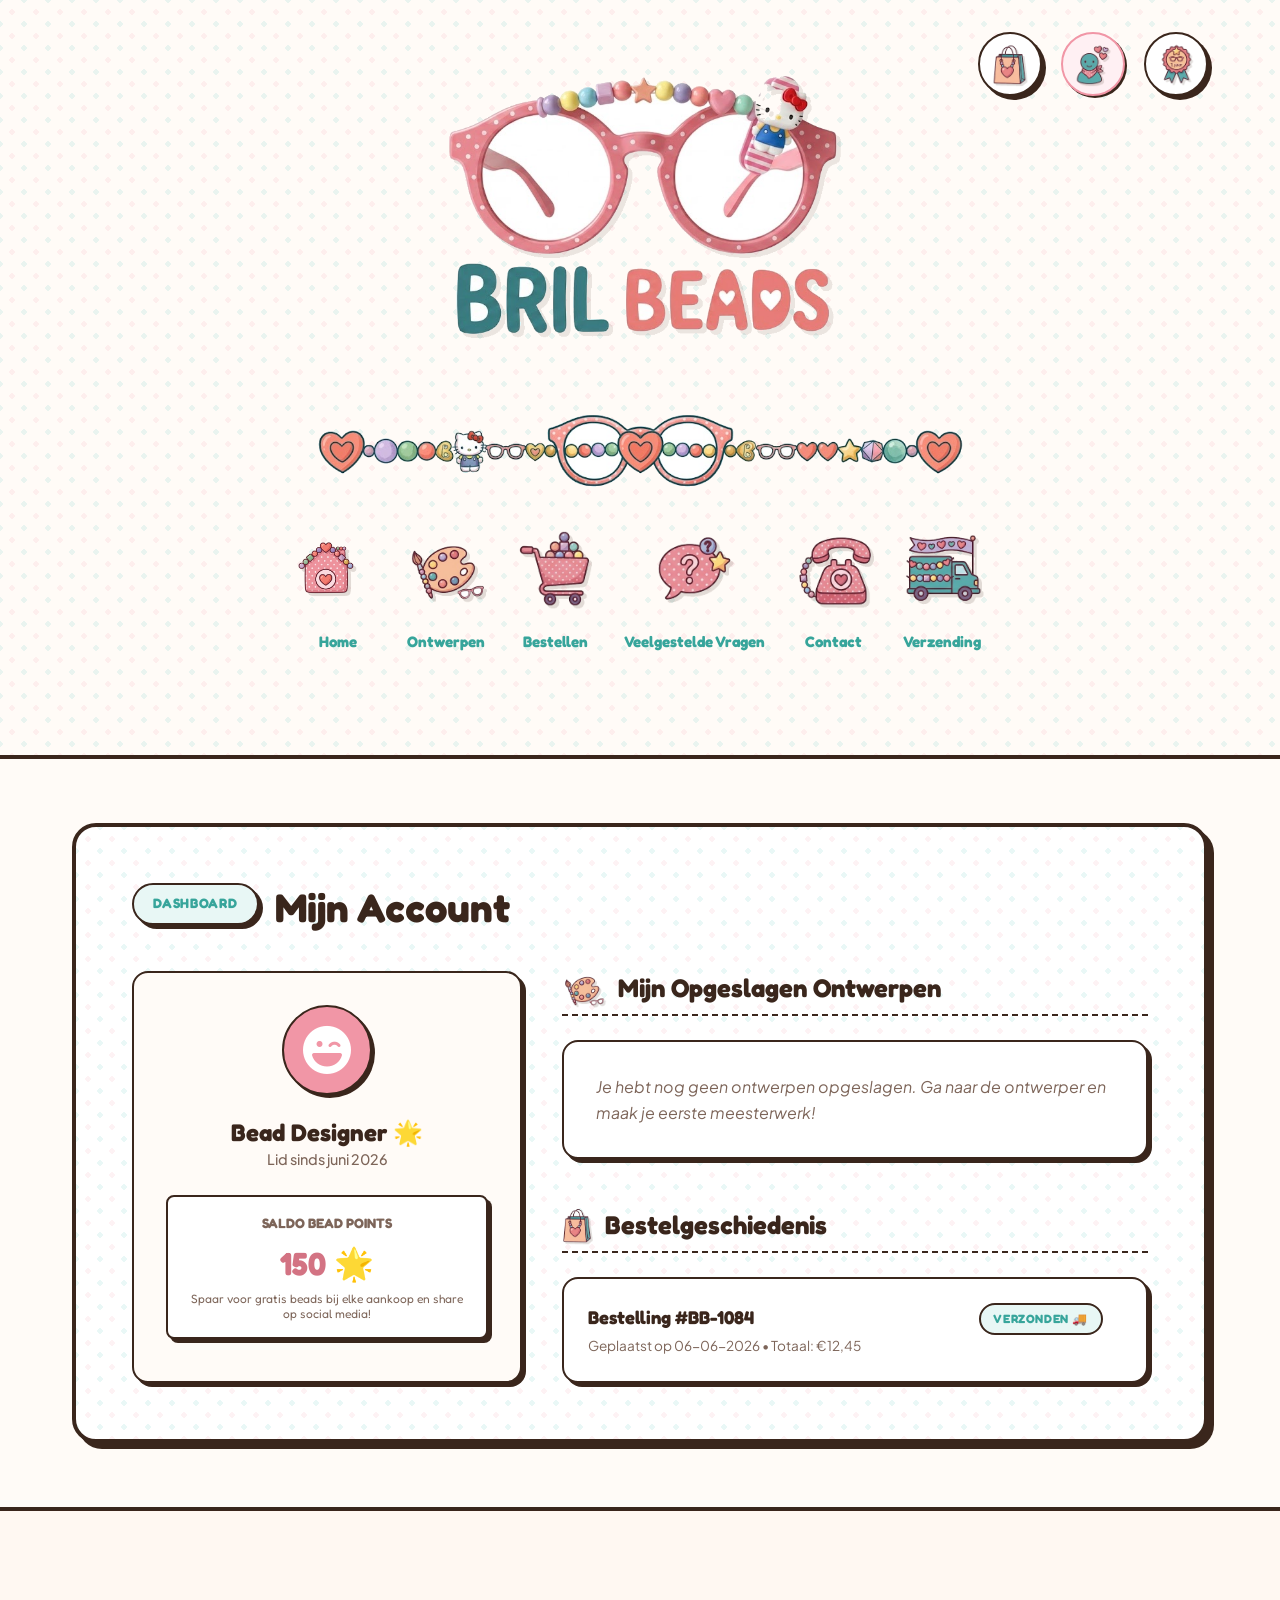
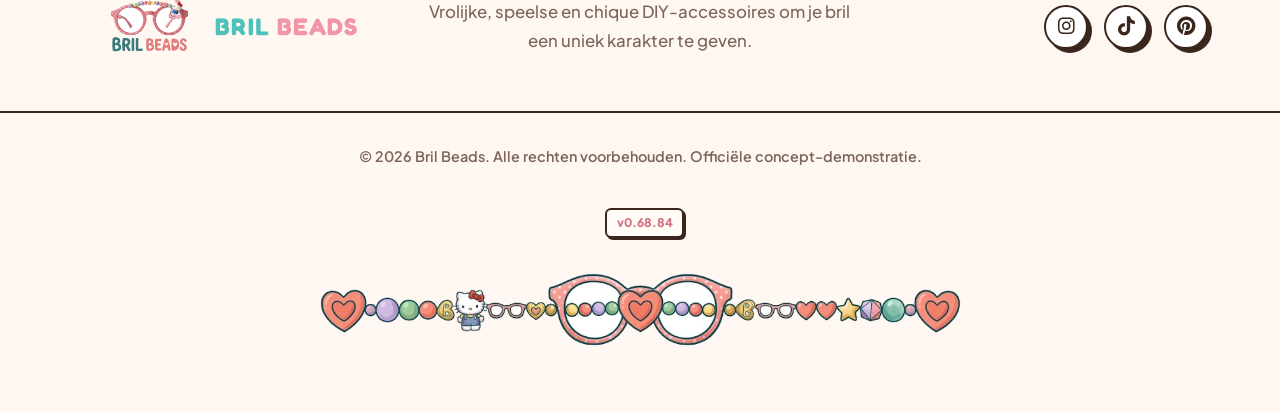
==== account.html @ bdccfb0b "Sync account.html" ====
<!DOCTYPE html>
<html lang="nl">
<head>
    <meta charset="UTF-8">
    <meta name="viewport" content="width=device-width, initial-scale=1.0">
    <meta name="color-scheme" content="only light">
    <title>Mijn Account | Bril Beads</title>
    <meta name="description" content="Jouw Bril Beads account. Bekijk je bestellingen, gespaarde loyalty points en laad je opgeslagen ontwerpen direct in de customizer.">
    <!-- Google Fonts -->
    <link rel="preconnect" href="https://fonts.googleapis.com">
    <link rel="preconnect" href="https://fonts.gstatic.com" crossorigin>
    <link href="https://fonts.googleapis.com/css2?family=Fredoka:wght@400;600;800&family=Outfit:wght@400;600;800&family=Plus+Jakarta+Sans:wght@300;400;500;600;700&display=swap" rel="stylesheet">
    <!-- FontAwesome for icons -->
    <link rel="stylesheet" href="https://cdnjs.cloudflare.com/ajax/libs/font-awesome/6.4.0/css/all.min.css">
    <!-- Custom CSS -->
    <link rel="stylesheet" href="index.css">
    <style>
        .account-layout {
            display: grid;
            grid-template-columns: 0.8fr 1.2fr;
            gap: 2.5rem;
        }
        .profile-card {
            background: var(--bg-cream);
            border: var(--thin-border);
            border-radius: var(--radius-md);
            padding: 2rem;
            text-align: center;
            box-shadow: var(--comic-shadow-sm);
        }
        .avatar-circle {
            width: 90px;
            height: 90px;
            border-radius: 50%;
            background: var(--pink);
            border: var(--thin-border);
            margin: 0 auto 1.5rem auto;
            display: flex;
            align-items: center;
            justify-content: center;
            font-size: 3rem;
            color: #ffffff;
            box-shadow: 3px 3px 0 var(--border-dark);
        }
        .points-box {
            background: #ffffff;
            border: var(--thin-border);
            border-radius: var(--radius-sm);
            padding: 1rem;
            margin-top: 1.5rem;
            font-family: var(--font-heading);
            font-weight: 800;
            box-shadow: var(--comic-shadow-sm);
        }
        .designs-list, .orders-list {
            display: flex;
            flex-direction: column;
            gap: 1.2rem;
            margin-top: 1.5rem;
        }
        .saved-design-card, .order-item-card {
            background: #ffffff;
            border: var(--thin-border);
            border-radius: var(--radius-md);
            padding: 1.5rem;
            box-shadow: var(--comic-shadow-sm);
            display: flex;
            justify-content: space-between;
            align-items: center;
            transition: var(--transition);
        }
        .saved-design-card:hover {
            transform: translate(-3px, -3px);
            box-shadow: var(--comic-shadow);
        }
        .design-meta {
            display: flex;
            flex-direction: column;
            gap: 0.2rem;
        }
        .design-title {
            font-family: var(--font-heading);
            font-weight: 800;
            font-size: 1.15rem;
            color: var(--text-dark);
        }
        .design-desc {
            font-size: 0.85rem;
            color: var(--text-muted);
        }
        .btn-group {
            display: flex;
            gap: 0.8rem;
        }
        @media (max-width: 900px) {
            .account-layout {
                grid-template-columns: 1fr;
            }
        }
    </style>
</head>
<body>
    <!-- Header -->
    <header class="app-header">
        <!-- Top-Right Utilities (Winkelwagen & Account) -->
        <div class="header-utilities">
            <a href="winkelwagen.html" class="utility-nav-item" title="Bekijk je winkelwagen">
                <div class="utility-icon-wrapper">
                    <img src="assets/icon_winkelwagen.png" alt="Winkelwagen" class="utility-icon-img">
                </div>
            </a>
            <a href="account.html" class="utility-nav-item active" title="Mijn Account">
                <div class="utility-icon-wrapper">
                    <img src="assets/icon_account.png" alt="Account" class="utility-icon-img">
                </div>
            </a>
                        <a href="garantie.html" class="utility-nav-item" title="1 jaar 100% tevredenheidsgarantie">
                <div class="utility-icon-wrapper">
                    <img src="assets/icon_garantie.png" alt="Garantie" class="utility-icon-img">
                </div>
            </a>
        </div>

        <div class="container header-container">
            <a href="index.html" class="brand-logo" id="header-logo-link">
                <img src="assets/logo.png?v=2" alt="Bril Beads Logo" class="logo-img">
            </a>
            
            <nav class="playful-nav" id="main-navigation">
                <div class="playful-nav-container">
                    <a href="index.html" class="playful-nav-item" title="Terug naar Home">
                        <div class="nav-icon-img-wrapper">
                            <img src="assets/icon_home.png" alt="Home" class="nav-icon-img">
                        </div>
                        <span class="nav-label">Home</span>
                    </a>
                    
                    <a href="ontwerpen.html" class="playful-nav-item" title="Ontwerp je eigen bril!">
                        <div class="nav-icon-img-wrapper">
                            <img src="assets/icon_ontwerpen.png" alt="Ontwerpen" class="nav-icon-img">
                        </div>
                        <span class="nav-label">Ontwerpen</span>
                    </a>

                    <a href="producten.html" class="playful-nav-item" title="Bekijk alle producten">
                        <div class="nav-icon-img-wrapper">
                            <img src="assets/icon_bestellen.png" alt="Bestellen" class="nav-icon-img">
                        </div>
                        <span class="nav-label">Bestellen</span>
                    </a>
                    
                    <a href="faq.html" class="playful-nav-item" title="Veelgestelde Vragen">
                        <div class="nav-icon-img-wrapper">
                            <img src="assets/icon_faq.png" alt="Veelgestelde Vragen" class="nav-icon-img">
                        </div>
                        <span class="nav-label">Veelgestelde Vragen</span>
                    </a>
                    
                    <a href="contact.html" class="playful-nav-item" title="Neem contact met ons op">
                        <div class="nav-icon-img-wrapper">
                            <img src="assets/icon_contact.png" alt="Contact" class="nav-icon-img">
                        </div>
                        <span class="nav-label">Contact</span>
                    </a>
                    
                    <a href="verzending.html" class="playful-nav-item" title="Gratis verzending vanaf &euro;20">
                        <div class="nav-icon-img-wrapper">
                            <img src="assets/icon_verzending.png" alt="Verzending" class="nav-icon-img">
                        </div>
                        <span class="nav-label">Verzending</span>
                    </a>
                    

                </div>
            </nav>
        </div>
    </header>

    <main style="padding: 4rem 0;">
        <div class="container">
            <div class="glass" style="padding: 3.5rem;">
                <div class="page-title-group" style="margin-bottom: 2.5rem;">
                    <span class="badge badge-accent">Dashboard</span>
                    <h1 class="section-title text-left" style="font-size: 2.5rem;">Mijn Account</h1>
                </div>
                
                <div class="account-layout">
                    <!-- Profile Card -->
                    <div class="profile-card">
                        <div class="avatar-circle"><i class="fa-solid fa-face-laugh-wink"></i></div>
                        <h2 style="font-family: var(--font-heading); font-size: 1.5rem;">Bead Designer 🌟</h2>
                        <p style="font-size: 0.9rem; color: var(--text-muted);">Lid sinds juni 2026</p>
                        
                        <div class="points-box">
                            <span style="font-size: 0.85rem; color: var(--text-muted); display: block; margin-bottom: 0.2rem;">SALDO BEAD POINTS</span>
                            <span style="font-size: 2rem; color: var(--pink-dark); display: block; margin-bottom: 0.2rem;">150 🌟</span>
                            <span style="font-size: 0.75rem; color: var(--text-muted); font-weight: normal; line-height: 1.2; display: block;">Spaar voor gratis beads bij elke aankoop en share op social media!</span>
                        </div>
                    </div>

                    <!-- Main Dashboard Area -->
                    <div>
                        <!-- Saved Designs -->
                        <div>
                            <h2 style="display: flex; align-items: center; gap: 0.8rem; font-family: var(--font-heading); font-size: 1.6rem; border-bottom: 2px dashed var(--border-dark); padding-bottom: 0.5rem; margin-bottom: 1rem;">
                                <img src="assets/icon_ontwerpen.png" alt="Mijn Ontwerpen" style="height: 2.2rem; width: auto; filter: drop-shadow(2px 2px 0px rgba(58, 38, 28, 0.15));"> Mijn Opgeslagen Ontwerpen
                            </h2>
                            
                            <div class="designs-list" id="saved-designs-container">
                                <!-- Loaded dynamically via JS -->
                                <div class="saved-design-card" style="justify-content: center; font-style: italic; color: var(--text-muted);">
                                    Geen opgeslagen ontwerpen gevonden.
                                </div>
                            </div>
                        </div>

                        <!-- Mock Orders -->
                        <div style="margin-top: 3rem;">
                            <h2 style="display: flex; align-items: center; gap: 0.8rem; font-family: var(--font-heading); font-size: 1.6rem; border-bottom: 2px dashed var(--border-dark); padding-bottom: 0.5rem; margin-bottom: 1rem;">
                                <img src="assets/icon_winkelwagen.png" alt="Bestelgeschiedenis" style="height: 2.2rem; width: auto; filter: drop-shadow(2px 2px 0px rgba(58, 38, 28, 0.15));"> Bestelgeschiedenis
                            </h2>
                            
                            <div class="orders-list">
                                <div class="order-item-card">
                                    <div class="design-meta">
                                        <span class="design-title">Bestelling #BB-1084</span>
                                        <span class="design-desc">Geplaatst op 06-06-2026 &bull; Totaal: &euro;12,45</span>
                                    </div>
                                    <span class="badge badge-accent" style="margin-bottom: 0; box-shadow: none; font-size: 0.75rem; padding: 0.3rem 0.8rem;">Verzonden 🚚</span>
                                </div>
                            </div>
                        </div>
                    </div>
                </div>
            </div>
        </div>
    </main>

    <!-- Footer -->
    <footer class="app-footer">
        <div class="container footer-container">
            <div class="footer-logo-col">
                <a href="index.html" class="brand-logo">
                    <img src="assets/logo.png?v=2" alt="Bril Beads Logo" class="logo-img">
                    <span class="brand-text"><span class="bril-text">BRIL</span> <span class="accent-text">BEADS</span></span>
                </a>
            </div>
            <div class="footer-text-col">
                <p class="footer-desc">
                    Vrolijke, speelse en chique DIY-accessoires om je bril een uniek karakter te geven.
                </p>
            </div>
            <div class="footer-social-col">
                <div class="social-links">
                    <a href="#" class="social-link"><i class="fa-brands fa-instagram"></i></a>
                    <a href="#" class="social-link"><i class="fa-brands fa-tiktok"></i></a>
                    <a href="#" class="social-link"><i class="fa-brands fa-pinterest"></i></a>
                </div>
            </div>
        </div>
        <div class="footer-bottom text-center">
            <p>&copy; 2026 Bril Beads. Alle rechten voorbehouden. Offici&euml;le concept-demonstratie.</p>
            <p class="footer-version-wrapper"><span class="version-label" id="site-version">v0.68.84</span></p>
        </div>
    </footer>
    
    <script src="app.js?v=v0.68.84"></script>
    <script>
        // Load saved designs from localStorage on page load
        document.addEventListener('DOMContentLoaded', () => {
            renderSavedDesigns();
        });

        function renderSavedDesigns() {
            const container = document.getElementById('saved-designs-container');
            const saved = JSON.parse(localStorage.getItem('bril_beads_saved_designs') || '[]');
            
            if (saved.length === 0) {
                container.innerHTML = `
                    <div class="saved-design-card" style="justify-content: center; font-style: italic; color: var(--text-muted); padding: 2rem;">
                        Je hebt nog geen ontwerpen opgeslagen. Ga naar de ontwerper en maak je eerste meesterwerk!
                    </div>
                `;
                return;
            }

            container.innerHTML = '';
            saved.forEach(design => {
                const count = design.state.placedBeads.length;
                const system = design.state.attachmentMethod === 'slide' ? 'Siliconen Ring' : 'Klik Clip';
                const colorName = design.state.frameColor;
                
                const card = document.createElement('div');
                card.className = 'saved-design-card';
                card.innerHTML = `
                    <div class="design-meta">
                        <span class="design-title">Mijn Ontwerp (${design.date})</span>
                        <span class="design-desc">${count} Beads &bull; Bevestiging: ${system} &bull; Frame: ${colorName}</span>
                    </div>
                    <div class="btn-group">
                        <button type="button" class="btn btn-secondary btn-sm" onclick="loadDesignIntoCustomizer('${design.id}')">Laden <i class="fa-solid fa-wand-magic-sparkles"></i></button>
                        <button type="button" class="btn btn-sm btn-bounce" style="background:#fecaca; color:#ef4444; border-color:var(--border-dark);" onclick="deleteSavedDesign('${design.id}')" title="Verwijderen"><i class="fa-solid fa-trash-can"></i></button>
                    </div>
                `;
                container.appendChild(card);
            });
        }

        function loadDesignIntoCustomizer(designId) {
            const saved = JSON.parse(localStorage.getItem('bril_beads_saved_designs') || '[]');
            const design = saved.find(d => d.id === designId);
            if (!design) return;

            // Save the state to active state in localStorage
            localStorage.setItem('bril_beads_customizer_state', JSON.stringify(design.state));
            playSound('save');
            
            alert('🎉 Ontwerp ingeladen! Je wordt nu doorgestuurd naar de ontwerper.');
            window.location.href = 'ontwerpen.html';
        }

        function deleteSavedDesign(designId) {
            let saved = JSON.parse(localStorage.getItem('bril_beads_saved_designs') || '[]');
            saved = saved.filter(d => d.id !== designId);
            localStorage.setItem('bril_beads_saved_designs', JSON.stringify(saved));
            playSound('delete');
            renderSavedDesigns();
        }
    </script>
</body>
</html>
---- index.css ----
/* ==========================================================================
   BRIL BEADS - PLAYFUL CARTOON STYLESHEET
   ========================================================================== */

/* Design Tokens & Playful Variables */
:root, *, *::before, *::after {
    color-scheme: only light !important;
}

:root {
    /* Main Playful Palette (Matches Logo Style) */
    --pink: #f196a6;
    --pink-dark: #d37383;
    --teal: #4ec2b8;
    --teal-dark: #37a59b;
    --purple: #9d8df2;
    --gold: #ffd000;
    
    /* Backgrounds & Outlines */
    --bg-cream: #fffbf7;
    --bg-pastel-pink: #fff0f3;
    --bg-card: #ffffff;
    --border-dark: #3a261c;      /* Soft Espresso Brown Outline */
    --text-dark: #3a261c;        /* Main dark text */
    --text-muted: #7d6559;       /* Subtext */
    
    /* Comic shadows and outlines */
    --thick-border: 4px solid var(--border-dark);
    --thin-border: 2px solid var(--border-dark);
    --comic-shadow: 6px 6px 0px var(--border-dark);
    --comic-shadow-sm: 4px 4px 0px var(--border-dark);
    --comic-shadow-hover: 10px 10px 0px var(--border-dark);
    --comic-shadow-active: 2px 2px 0px var(--border-dark);
    
    /* Layout & Fonts */
    --font-heading: 'Fredoka', sans-serif;
    --font-body: 'Plus Jakarta Sans', sans-serif;
    --radius-sm: 8px;
    --radius-md: 16px;
    --radius-lg: 24px;
    --radius-round: 50px;
    --transition: all 0.2s cubic-bezier(0.175, 0.885, 0.32, 1.275);
}

/* Reset & Base Styles */
* {
    box-sizing: border-box;
    margin: 0;
    padding: 0;
}

html {
    scroll-behavior: smooth;
    font-size: 16px;
}

body {
    background-color: var(--bg-cream);
    color: var(--text-dark);
    font-family: var(--font-body);
    line-height: 1.6;
    overflow-x: hidden;
    -webkit-font-smoothing: antialiased;
}

/* Polka-dot Background Pattern */
.polka-dot-bg {
    position: absolute;
    top: 0;
    left: 0;
    right: 0;
    bottom: 0;
    background-image: radial-gradient(var(--pink) 15%, transparent 16%),
                      radial-gradient(var(--teal) 15%, transparent 16%);
    background-size: 32px 32px;
    background-position: 0 0, 16px 16px;
    opacity: 0.12;
    pointer-events: none;
    z-index: 0;
}

/* Container */
.container {
    width: 100%;
    max-width: 1200px;
    margin: 0 auto;
    padding: 0 2rem;
    position: relative;
    z-index: 1;
}

/* Typography */
h1, h2, h3, h4 {
    font-family: var(--font-heading);
    font-weight: 800;
    line-height: 1.2;
    color: var(--text-dark);
}

p {
    font-weight: 500;
    color: var(--text-muted);
}

.text-gradient {
    color: var(--pink);
    position: relative;
    display: inline-block;
}

.text-gradient::after {
    content: '';
    position: absolute;
    left: 0;
    bottom: 4px;
    width: 100%;
    height: 8px;
    background: var(--teal);
    z-index: -1;
    opacity: 0.3;
    border-radius: 4px;
}

.text-center { text-align: center; }
.text-left { text-align: left; }
.text-right { text-align: right; }

/* Playful Badge */
.badge {
    display: inline-block;
    align-self: flex-start;
    vertical-align: middle;
    padding: 0.5rem 1.2rem;
    font-family: var(--font-heading);
    font-weight: 800;
    font-size: 0.85rem;
    text-transform: uppercase;
    letter-spacing: 0.05em;
    border-radius: var(--radius-round);
    background: var(--bg-pastel-pink);
    color: var(--pink-dark);
    border: var(--thin-border);
    box-shadow: var(--comic-shadow-sm);
    margin-right: 1.2rem;
    margin-bottom: 1rem;
}

.badge-accent {
    background: #e8f7f5;
    color: var(--teal-dark);
}

.badge-playful {
    background: #f3f0ff;
    color: var(--purple);
}

/* Playful Containers (Cartoon box) */
.glass {
    background: var(--bg-card);
    border: var(--thick-border);
    border-radius: var(--radius-lg);
    box-shadow: var(--comic-shadow);
    transition: var(--transition);
    background-image: radial-gradient(rgba(241, 150, 166, 0.12) 15%, transparent 16%),
                      radial-gradient(rgba(78, 194, 184, 0.12) 15%, transparent 16%);
    background-size: 24px 24px;
    background-position: 0 0, 12px 12px;
}

.glass:hover {
    transform: translate(-2px, -2px);
    box-shadow: var(--comic-shadow-hover);
}

/* Buttons (Bubbly / Chunky) */
.btn {
    display: inline-flex;
    align-items: center;
    justify-content: center;
    gap: 0.5rem;
    padding: 0.8rem 1.8rem;
    border-radius: var(--radius-round);
    font-family: var(--font-heading);
    font-weight: 800;
    font-size: 1rem;
    cursor: pointer;
    text-decoration: none;
    transition: var(--transition);
    border: var(--thin-border);
}

.btn-primary {
    background: var(--teal);
    color: #fff;
    box-shadow: var(--comic-shadow-sm);
}

.btn-primary:hover {
    background: var(--teal-dark);
    transform: translate(-2px, -2px);
    box-shadow: var(--comic-shadow);
}

.btn-primary:active {
    transform: translate(2px, 2px);
    box-shadow: var(--comic-shadow-active);
}

.btn-secondary {
    background: var(--bg-cream);
    color: var(--text-dark);
    box-shadow: var(--comic-shadow-sm);
}

.btn-secondary:hover {
    background: #fff;
    transform: translate(-2px, -2px);
    box-shadow: var(--comic-shadow);
}

.btn-secondary:active {
    transform: translate(2px, 2px);
    box-shadow: var(--comic-shadow-active);
}

.btn-accent {
    background: var(--pink);
    color: #fff;
    box-shadow: var(--comic-shadow-sm);
}

.btn-accent:hover {
    background: var(--pink-dark);
    transform: translate(-2px, -2px);
    box-shadow: var(--comic-shadow);
}

.btn-accent:active {
    transform: translate(2px, 2px);
    box-shadow: var(--comic-shadow-active);
}

.btn-sm {
    padding: 0.5rem 1.2rem;
    font-size: 0.9rem;
}

.btn-lg {
    padding: 1rem 2.2rem;
    font-size: 1.1rem;
}

.btn-icon {
    width: 44px;
    height: 44px;
    border-radius: 50%;
    padding: 0;
    display: inline-flex;
    align-items: center;
    justify-content: center;
    background: #fff;
    color: var(--text-dark);
    border: var(--thin-border);
    box-shadow: var(--comic-shadow-sm);
    cursor: pointer;
    transition: var(--transition);
}

.btn-icon:hover {
    transform: translate(-2px, -2px) scale(1.05);
    box-shadow: var(--comic-shadow);
}

.btn-icon:active {
    transform: translate(2px, 2px);
    box-shadow: var(--comic-shadow-active);
}

.btn-danger:hover {
    background: #fecaca;
    color: #ef4444;
}

.btn-bounce:hover {
    animation: bounce 0.4s ease infinite alternate;
}

@keyframes bounce {
    0% { transform: translateY(0) scale(1); }
    100% { transform: translateY(-5px) scale(1.02); }
}

/* App Header */
.app-header {
    position: relative;
    width: 100%;
    background: var(--bg-cream);
    border-bottom: var(--thick-border);
    padding: 2rem 0 3.5rem 0;
    /* Subtle Polka Dot Background */
    background-image: radial-gradient(rgba(241, 150, 166, 0.12) 15%, transparent 16%),
                      radial-gradient(rgba(78, 194, 184, 0.12) 15%, transparent 16%);
    background-size: 24px 24px;
    background-position: 0 0, 12px 12px;
}

.header-container {
    display: flex;
    flex-direction: column;
    align-items: center;
    gap: 0.8rem;
    width: 100%;
}

.brand-logo {
    display: flex;
    justify-content: center;
    align-items: center;
    text-decoration: none;
    width: 100%;
    position: relative;
    z-index: 10;
}

.app-header .logo-img {
    height: 360px; /* giant logo! */
    width: auto;
    object-fit: contain;
    filter: drop-shadow(4px 4px 0px rgba(58, 38, 28, 0.1));
    transition: var(--transition);
    margin-bottom: -1.6rem; /* overlaps the menu border line */
}

.app-header .logo-img:hover {
    transform: scale(1.03) rotate(-1deg);
}

.app-footer .logo-img {
    height: 72px; /* Small for footer */
    width: auto;
    object-fit: contain;
}

/* Header Utilities (Winkelwagen & Account) */
.header-utilities {
    position: absolute;
    top: 2rem;
    right: 2.5rem;
    display: flex;
    gap: 1.2rem;
    z-index: 100;
}

@media (min-width: 1200px) {
    .header-utilities {
        right: calc(50% - 600px + 2rem);
    }
}

.utility-nav-item {
    text-decoration: none;
    cursor: pointer;
    transition: var(--transition);
}

.utility-icon-wrapper {
    width: 64px;
    height: 64px;
    background: #ffffff;
    border: var(--thin-border);
    border-radius: 50%;
    display: flex;
    align-items: center;
    justify-content: center;
    box-shadow: var(--comic-shadow-sm);
    transition: var(--transition);
}

.utility-icon-img {
    width: 70%;
    height: 70%;
    object-fit: contain;
    filter: drop-shadow(2px 2px 0px rgba(58, 38, 28, 0.15));
    transition: var(--transition);
}

.utility-nav-item:hover .utility-icon-wrapper {
    transform: translateY(-4px) scale(1.05);
    border-color: var(--border-dark);
    box-shadow: var(--comic-shadow);
}

.utility-nav-item:active .utility-icon-wrapper {
    transform: translate(2px, 2px) scale(0.95);
    box-shadow: var(--comic-shadow-active);
}

.utility-nav-item.active .utility-icon-wrapper {
    background: var(--bg-pastel-pink);
    border-color: var(--pink);
    box-shadow: var(--comic-shadow-active);
}

/* Playful Navigation Circular Icons */
.playful-nav {
    width: 100%;
    margin-top: 0.5rem;
    padding-top: 1rem;
    margin-bottom: 2rem;
    position: relative;
}

.playful-nav::before {
    content: '';
    display: block;
    width: 100%;
    max-width: 650px;
    aspect-ratio: 1014 / 124;
    margin: 0.5rem auto 1.5rem auto;
    background-image: url('assets/menu_divider.png');
    background-size: contain;
    background-repeat: no-repeat;
    background-position: center;
}

.playful-nav-container {
    display: flex;
    justify-content: center;
    align-items: center;
    gap: 1.8rem;
    flex-wrap: nowrap;
    overflow-x: auto;
    padding: 0.8rem 0.5rem;
    width: 100%;
    scrollbar-width: none;
}

.playful-nav-container::-webkit-scrollbar {
    display: none;
}

.playful-nav-item {
    display: flex;
    flex-direction: column;
    align-items: center;
    gap: 1.4rem;
    text-decoration: none;
    cursor: pointer;
    flex-shrink: 0;
    transition: var(--transition);
}

.nav-icon-img-wrapper {
    width: 80px;
    height: 80px;
    display: flex;
    align-items: center;
    justify-content: center;
    transition: var(--transition);
}

.nav-icon-img {
    width: 100%;
    height: 100%;
    object-fit: contain;
    filter: drop-shadow(3px 3px 0px rgba(58, 38, 28, 0.15));
    transition: var(--transition);
}

.playful-nav-item:hover .nav-icon-img {
    transform: translateY(-6px) scale(1.08) rotate(-2deg);
    filter: drop-shadow(5px 5px 0px rgba(58, 38, 28, 0.15));
}

.playful-nav-item:active .nav-icon-img {
    transform: translate(2px, 2px) scale(0.95);
    filter: drop-shadow(1px 1px 0px rgba(58, 38, 28, 0.15));
}

.nav-label {
    font-family: var(--font-heading);
    font-weight: 800;
    font-size: 0.95rem;
    color: var(--teal-dark); /* Groen */
    transition: var(--transition);
}

.playful-nav-item.active .nav-label {
    color: var(--pink); /* Actief roze */
}

.playful-nav-item:hover .nav-label {
    color: var(--pink-dark); /* Hover roze */
}

.brand-text {
    font-family: var(--font-heading);
    font-weight: 800;
    font-size: 1.5rem;
    letter-spacing: 0.05em;
}

.bril-text {
    color: var(--teal); /* Green */
}

.accent-text {
    color: var(--pink); /* Pink */
}

.main-nav ul {
    display: flex;
    list-style: none;
    gap: 2rem;
}

.nav-link {
    text-decoration: none;
    color: var(--text-muted);
    font-family: var(--font-heading);
    font-weight: 800;
    font-size: 1rem;
    transition: var(--transition);
    position: relative;
    padding: 0.5rem 0;
}

.nav-link::after {
    content: '';
    position: absolute;
    bottom: 0;
    left: 0;
    width: 0;
    height: 3px;
    background: var(--pink);
    transition: var(--transition);
    border-radius: 2px;
}

.nav-link:hover {
    color: var(--text-dark);
}

.nav-link:hover::after {
    width: 100%;
}

/* Sections General */
section {
    padding: 7rem 0;
    position: relative;
}

.section-header {
    margin-bottom: 4rem;
}

.section-title {
    font-size: 3rem;
    margin-bottom: 1rem;
    position: relative;
    display: inline-block;
    vertical-align: middle;
}

.page-title-group {
    display: flex;
    align-items: center;
    gap: 1rem;
    margin-bottom: 2rem;
    flex-wrap: wrap;
}

.page-title-group .badge {
    margin-right: 0;
    margin-bottom: 0;
}

.page-title-group .section-title {
    margin-bottom: 0;
}

.section-subtitle {
    max-width: 600px;
    margin: 0 auto;
    font-size: 1.15rem;
    font-weight: 600;
}

/* Playful / Centered Hero Section */
.hero-section {
    padding-top: 4rem;
    padding-bottom: 5rem;
    min-height: 60vh;
    display: flex;
    align-items: center;
    justify-content: center;
    position: relative;
    background-color: var(--bg-pastel-pink);
    border-bottom: var(--thick-border);
}

.hero-centered-container {
    width: 100%;
    display: flex;
    justify-content: center;
    align-items: center;
}

.hero-centered-content {
    text-align: center;
    max-width: 800px;
    display: flex;
    flex-direction: column;
    align-items: center;
}

/* Large Center Logo styling */
.hero-logo-wrapper {
    position: relative;
    margin: 2rem 0;
    display: inline-block;
    padding: 0;
    width: 100%;
    max-width: 1200px;
}

.hero-logo-large {
    width: 100%;
    max-width: 1200px;
    height: auto;
    display: block;
    border: var(--thick-border);
    border-radius: var(--radius-lg);
    box-shadow: var(--comic-shadow);
    transform: rotate(-1deg);
    animation: gentleWobble 4s ease-in-out infinite alternate;
}

.carousel-image {
    transition: opacity 1s ease-in-out;
}

.carousel-image.hidden {
    opacity: 0;
    pointer-events: none;
}

.carousel-image.visible {
    opacity: 1;
    pointer-events: auto;
}

@keyframes gentleWobble {
    0% { transform: rotate(-1.5deg) translateY(0); }
    100% { transform: rotate(1.5deg) translateY(-8px); }
}

.hero-tagline-main {
    font-size: 2.2rem;
    margin-bottom: 1rem;
    color: var(--text-dark);
}

.hero-tagline-sub {
    font-size: 1.25rem;
    line-height: 1.8;
    margin-bottom: 2.5rem;
    max-width: 650px;
    font-weight: 600;
}

.hero-centered-ctas {
    display: flex;
    gap: 1.5rem;
    justify-content: center;
    flex-wrap: wrap;
}

.btn-playful-primary {
    background: var(--teal);
    color: #fff;
    box-shadow: var(--comic-shadow);
}
.btn-playful-primary:hover {
    background: var(--teal-dark);
    transform: translate(-3px, -3px);
    box-shadow: 8px 8px 0px var(--border-dark);
}

.btn-playful-secondary {
    background: #fff;
    color: var(--text-dark);
    box-shadow: var(--comic-shadow);
}
.btn-playful-secondary:hover {
    background: var(--bg-cream);
    transform: translate(-3px, -3px);
    box-shadow: 8px 8px 0px var(--border-dark);
}

/* Playful floating beads around centered logo */
.floating-bead-playful {
    position: absolute;
    width: 52px;
    height: 52px;
    border-radius: 50%;
    display: flex;
    align-items: center;
    justify-content: center;
    font-size: 1.4rem;
    box-shadow: var(--comic-shadow-sm);
    border: var(--thin-border);
    animation: floatPlayful 4s ease-in-out infinite alternate;
}

.f-bead-1 {
    top: -20px;
    left: -20px;
    background: var(--pink);
    color: #fff;
    animation-delay: 0s;
}

.f-bead-2 {
    top: -10px;
    right: -20px;
    background: var(--gold);
    color: var(--text-dark);
    animation-delay: 1s;
}

.f-bead-3 {
    bottom: -15px;
    left: 20px;
    background: var(--teal);
    color: #fff;
    animation-delay: 2s;
}

.f-bead-4 {
    bottom: -20px;
    right: 10px;
    background: var(--purple);
    color: #fff;
    animation-delay: 0.5s;
}

@keyframes floatPlayful {
    0% { transform: translateY(0) rotate(0deg); }
    100% { transform: translateY(-16px) rotate(15deg); }
}

/* Customizer Section */
.customizer-section {
    background-color: var(--bg-cream);
    border-bottom: var(--thick-border);
}

.customizer-grid {
    display: grid;
    grid-template-columns: 1fr 1.25fr;
    gap: 3rem;
    align-items: start;
}

.config-panel {
    padding: 2.5rem;
    background-color: #ffffff;
    border: var(--thick-border);
    border-radius: var(--radius-lg);
    box-shadow: var(--comic-shadow);
}

.panel-title {
    font-size: 1.6rem;
    display: flex;
    align-items: center;
    gap: 0.8rem;
    color: var(--text-dark);
    border-bottom: var(--thin-border);
    padding-bottom: 0.8rem;
    margin-bottom: 1.5rem;
}

.config-group {
    display: flex;
    flex-direction: column;
    gap: 0.8rem;
    margin-bottom: 1.5rem;
}

.group-label {
    font-family: var(--font-heading);
    font-weight: 800;
    color: var(--text-dark);
    font-size: 1.05rem;
}

.toggle-buttons {
    display: flex;
    gap: 1rem;
}

.toggle-btn {
    flex: 1;
    background: #ffffff;
    border: var(--thin-border);
    border-radius: var(--radius-sm);
    color: var(--text-muted);
    padding: 0.8rem;
    cursor: pointer;
    font-family: var(--font-heading);
    font-weight: 800;
    transition: var(--transition);
    display: flex;
    align-items: center;
    justify-content: center;
    gap: 0.5rem;
    box-shadow: var(--comic-shadow-sm);
}

.toggle-btn:hover {
    background: var(--bg-cream);
    color: var(--text-dark);
    transform: translate(-2px, -2px);
    box-shadow: var(--comic-shadow);
}

.toggle-btn.active {
    background: var(--pink);
    border-color: var(--border-dark);
    color: #fff;
    box-shadow: var(--comic-shadow-sm);
}

.toggle-btn.active:hover {
    background: var(--pink-dark);
}

.color-selector {
    display: flex;
    gap: 0.8rem;
}

.color-dot {
    width: 36px;
    height: 36px;
    border-radius: 50%;
    border: var(--thin-border);
    cursor: pointer;
    transition: var(--transition);
    box-shadow: var(--comic-shadow-sm);
}

.color-dot:hover {
    transform: scale(1.1) translateY(-2px);
}

.color-dot.active {
    transform: scale(1.2);
    box-shadow: 0 0 0 3px #ffffff, var(--comic-shadow-sm);
}

.beads-tray-container {
    background: var(--bg-cream);
    border-radius: var(--radius-sm);
    padding: 1rem;
    border: var(--thin-border);
    box-shadow: inset 2px 2px 5px rgba(0,0,0,0.05);
}

.beads-tray {
    display: grid;
    grid-template-columns: repeat(3, 1fr);
    gap: 0.8rem;
    max-height: 250px;
    overflow-y: auto;
    padding-right: 0.5rem;
}

.bead-item-card {
    background: #ffffff;
    border: var(--thin-border);
    border-radius: var(--radius-sm);
    padding: 0.8rem 0.5rem;
    display: flex;
    flex-direction: column;
    align-items: center;
    justify-content: center;
    gap: 0.5rem;
    cursor: pointer;
    transition: var(--transition);
    box-shadow: var(--comic-shadow-sm);
}

.bead-item-card:hover {
    background: var(--bg-pastel-pink);
    border-color: var(--border-dark);
    transform: translate(-3px, -3px);
    box-shadow: var(--comic-shadow);
}

.bead-item-svg {
    width: 44px;
    height: 44px;
    filter: drop-shadow(2px 2px 0px rgba(0,0,0,0.15));
}

.bead-item-name {
    font-size: 0.8rem;
    font-weight: 800;
    text-align: center;
    color: var(--text-dark);
    white-space: nowrap;
    overflow: hidden;
    text-overflow: ellipsis;
    width: 100%;
}

/* Preview Canvas Panel */
.preview-panel {
    padding: 2.5rem;
    background-color: #ffffff;
    border: var(--thick-border);
    border-radius: var(--radius-lg);
    box-shadow: var(--comic-shadow);
    min-width: 0;
}

.preview-header {
    display: flex;
    justify-content: space-between;
    align-items: center;
    margin-bottom: 1.5rem;
}

.preview-title-group {
    display: flex;
    align-items: center;
    gap: 1rem;
}

.attachment-badge {
    padding: 0.3rem 1rem;
    border-radius: var(--radius-round);
    font-size: 0.85rem;
    font-weight: 800;
    background: var(--bg-pastel-pink);
    color: var(--pink-dark);
    border: var(--thin-border);
}

.preview-controls {
    display: flex;
    gap: 0.8rem;
}

.visualizer-canvas {
    background: #fffefb;
    border-radius: var(--radius-md);
    height: 360px;
    border: var(--thin-border);
    display: flex;
    align-items: center;
    justify-content: center;
    position: relative;
    overflow: hidden;
    box-shadow: inset 3px 3px 0px rgba(0,0,0,0.05);
}

#interactive-glasses-svg {
    width: 95%;
    height: 95%;
}

.canvas-instruction-overlay {
    position: absolute;
    bottom: 16px;
    left: 50%;
    transform: translateX(-50%);
    background: #ffffff;
    border: var(--thin-border);
    padding: 0.5rem 1.2rem;
    border-radius: var(--radius-round);
    font-size: 0.85rem;
    font-weight: 800;
    color: var(--text-dark);
    pointer-events: none;
    box-shadow: var(--comic-shadow-sm);
    display: flex;
    align-items: center;
    gap: 0.5rem;
}

/* Placed bead interactive styles */
.interactive-placed-bead {
    cursor: grab;
}

.interactive-placed-bead:active {
    cursor: grabbing;
}

.interactive-placed-bead:hover {
    filter: drop-shadow(0px 0px 4px var(--pink));
}

/* Active beads list */
.active-beads-list-wrapper {
    display: flex;
    flex-direction: column;
    gap: 0.8rem;
    margin-top: 1.5rem;
}

.list-label {
    font-family: var(--font-heading);
    font-weight: 800;
    font-size: 1rem;
    color: var(--text-dark);
}

.active-beads-list {
    background: var(--bg-cream);
    border: var(--thin-border);
    border-radius: var(--radius-sm);
    height: 108px;
    padding: 0.6rem;
    display: flex;
    flex-wrap: wrap;
    gap: 0.6rem;
    overflow-x: hidden;
    overflow-y: auto;
    align-content: flex-start;
    align-items: center;
    min-width: 0;
}

.active-beads-list:has(.empty-list-text) {
    align-content: center;
}

.empty-list-text {
    color: var(--text-muted);
    font-size: 0.9rem;
    font-weight: 600;
    font-style: italic;
    width: 100%;
    text-align: center;
}

.list-bead-tag {
    background: #ffffff;
    border: var(--thin-border);
    padding: 0.4rem 0.8rem;
    border-radius: var(--radius-sm);
    display: flex;
    align-items: center;
    gap: 0.6rem;
    font-size: 0.85rem;
    font-weight: 800;
    white-space: nowrap;
    box-shadow: var(--comic-shadow-sm);
}

.btn-remove-bead {
    background: transparent;
    border: none;
    color: var(--text-muted);
    cursor: pointer;
    font-size: 0.95rem;
    transition: var(--transition);
}

.btn-remove-bead:hover {
    color: #ef4444;
    transform: scale(1.1);
}

/* Customizer Summary */
.customizer-summary-card {
    border-top: var(--thin-border);
    padding-top: 1.5rem;
    display: flex;
    justify-content: space-between;
    align-items: center;
    margin-top: 1.5rem;
}

.summary-details {
    display: flex;
    flex-direction: column;
    gap: 0.2rem;
}

.summary-count {
    font-size: 0.95rem;
    font-weight: 800;
    color: var(--text-muted);
}

.summary-price {
    font-family: var(--font-heading);
    font-weight: 800;
    font-size: 1.8rem;
    color: var(--pink-dark);
}

/* How It Works Section */
.how-it-works-section {
    background-color: var(--bg-pastel-pink);
    border-bottom: var(--thick-border);
}

.systems-grid {
    display: grid;
    grid-template-columns: 1fr 1fr;
    gap: 3rem;
}

.system-card {
    padding: 3rem 2.5rem;
    background-color: #ffffff;
    border: var(--thick-border);
    border-radius: var(--radius-lg);
    box-shadow: var(--comic-shadow);
    display: flex;
    flex-direction: column;
    gap: 1.5rem;
}

.system-card:hover {
    transform: translate(-3px, -3px);
    box-shadow: var(--comic-shadow-hover);
}

.system-visual {
    height: 140px;
    background: var(--bg-cream);
    border-radius: var(--radius-md);
    border: var(--thin-border);
    display: flex;
    align-items: center;
    justify-content: center;
    overflow: hidden;
}

.system-explain-svg {
    width: 80%;
    height: 90%;
}

.system-title {
    font-size: 1.7rem;
    display: flex;
    align-items: center;
    gap: 0.8rem;
}

.system-desc {
    font-size: 1.05rem;
    font-weight: 500;
    line-height: 1.7;
    margin-bottom: 1rem;
}

.system-spec {
    font-size: 0.95rem;
    font-weight: 700;
    color: var(--text-dark);
    display: flex;
    align-items: center;
    gap: 0.6rem;
}

.system-spec i {
    color: #10b981;
}

/* SVG Animations */
.anim-slide-ring, .anim-slide-bead {
    animation: loopSlide 3s ease-in-out infinite alternate;
}

@keyframes loopSlide {
    0% { transform: translateX(-35px); }
    100% { transform: translateX(25px); }
}

.anim-clip-bead {
    animation: loopClip 2.5s cubic-bezier(0.175, 0.885, 0.32, 1.275) infinite;
}

@keyframes loopClip {
    0%, 100% { transform: translate(100px, 45px) scale(0.6); opacity: 0; }
    30%, 75% { transform: translate(100px, 75px) scale(1); opacity: 1; }
}

/* Collectie Showcase Cards */
.collecties-section {
    background-color: var(--bg-cream);
    border-bottom: var(--thick-border);
}

.collectie-showcase-grid {
    display: grid;
    grid-template-columns: 1fr 1fr;
    gap: 3rem;
}

.collectie-showcase-single {
    display: flex;
    justify-content: center;
    width: 100%;
}

.collectie-showcase-single .collectie-card {
    width: 100%;
    max-width: 650px;
}

.card-kids .collectie-bg-image {
    background-image: linear-gradient(135deg, rgba(58, 38, 28, 0.1) 0%, rgba(58, 38, 28, 0.85) 90%), url('assets/kids.png');
}

.collectie-card {
    height: 480px;
    border-radius: var(--radius-lg);
    border: var(--thick-border);
    box-shadow: var(--comic-shadow);
    position: relative;
    overflow: hidden;
}

.collectie-card:hover {
    transform: translate(-3px, -3px);
    box-shadow: var(--comic-shadow-hover);
}

.collectie-bg-image {
    position: absolute;
    top: 0; left: 0; right: 0; bottom: 0;
    background-size: cover;
    background-position: center;
    transition: transform 0.6s ease;
    z-index: 1;
}

.collectie-card:hover .collectie-bg-image {
    transform: scale(1.05);
}

.collectie-overlay {
    position: absolute;
    top: 0; left: 0; right: 0; bottom: 0;
    z-index: 2;
    background: linear-gradient(to top, rgba(58, 38, 28, 0.98) 40%, rgba(58, 38, 28, 0.45) 100%);
    padding: 3rem;
    display: flex;
    flex-direction: column;
    justify-content: flex-end;
    align-items: flex-start;
    gap: 1.2rem;
}

.collectie-card:hover .collectie-overlay {
    background: linear-gradient(to top, rgba(58, 38, 28, 0.98) 45%, rgba(58, 38, 28, 0.5) 100%);
}

.collectie-tag {
    padding: 0.4rem 1rem;
    font-size: 0.8rem;
    font-weight: 800;
    text-transform: uppercase;
    border-radius: var(--radius-round);
    border: var(--thin-border);
}

.bg-pink { background: var(--pink); color: #fff; }
.bg-gold { background: var(--gold); color: var(--text-dark); }

.collectie-card-title {
    font-size: 2.4rem;
    color: #ffffff;
}

.collectie-card-desc {
    font-size: 1.05rem;
    color: #eae0d5;
    line-height: 1.6;
}

.collectie-items-preview {
    display: flex;
    gap: 0.8rem;
    flex-wrap: wrap;
    margin-bottom: 0.5rem;
}

.mini-item {
    font-size: 0.85rem;
    font-weight: 800;
    padding: 0.4rem 0.8rem;
    border-radius: var(--radius-sm);
    border: var(--thin-border);
    display: inline-flex;
    align-items: center;
    gap: 0.4rem;
}

.mini-item.bg-teal { background: #e8f7f5; color: var(--teal-dark); }
.mini-item.bg-purple { background: #f3f0ff; color: var(--purple); }
.mini-item.bg-pink { background: var(--bg-pastel-pink); color: var(--pink-dark); }
.mini-item.bg-gold { background: #fffdeb; color: #bca594; }
.mini-item.bg-pearl { background: #ffffff; color: var(--text-dark); }
.mini-item.bg-dark { background: var(--bg-cream); color: var(--text-dark); }

/* Concept Briefing Section */
.briefing-section {
    background-color: var(--bg-pastel-pink);
    border-bottom: var(--thick-border);
}

.briefing-container {
    display: grid;
    grid-template-columns: 1.1fr 0.9fr;
    gap: 3.5rem;
    align-items: start;
}

.briefing-content {
    padding: 3rem;
    background-color: #ffffff;
    border: var(--thick-border);
    border-radius: var(--radius-lg);
    box-shadow: var(--comic-shadow);
}

.briefing-text {
    font-size: 1.2rem;
    font-weight: 600;
    line-height: 1.8;
    margin-bottom: 2rem;
}

.briefing-points {
    display: flex;
    flex-direction: column;
    gap: 2rem;
}

.point-item {
    display: flex;
    gap: 1.5rem;
    align-items: center;
    transition: var(--transition);
}

.point-icon {
    width: 80px;
    height: 80px;
    border-radius: var(--radius-md);
    background: #ffffff;
    border: var(--thin-border);
    display: flex;
    align-items: center;
    justify-content: center;
    flex-shrink: 0;
    box-shadow: var(--comic-shadow-sm);
    padding: 8px;
    overflow: hidden;
    transition: var(--transition);
}

.vision-svg-icon {
    width: 100%;
    height: 100%;
    display: block;
}

.point-item:hover .point-icon {
    transform: scale(1.08) rotate(-3deg);
    box-shadow: var(--comic-shadow);
    background: #ffffff;
}

.point-title {
    font-size: 1.2rem;
    margin-bottom: 0.3rem;
    font-weight: 800;
}

.point-desc {
    font-size: 1rem;
    color: var(--text-muted);
}

.branding-palette-card {
    padding: 3rem;
    background-color: #ffffff;
    border: var(--thick-border);
    border-radius: var(--radius-lg);
    box-shadow: var(--comic-shadow);
    display: flex;
    flex-direction: column;
    gap: 2rem;
}

.palette-swatch-list {
    display: flex;
    flex-direction: column;
    gap: 1rem;
}

.swatch-item {
    display: flex;
    align-items: center;
    gap: 1rem;
    background: var(--bg-cream);
    padding: 0.8rem;
    border-radius: var(--radius-sm);
    border: var(--thin-border);
}

.swatch-color {
    width: 52px;
    height: 52px;
    border-radius: 8px;
    border: var(--thin-border);
    box-shadow: var(--comic-shadow-sm);
}

.swatch-info {
    display: flex;
    flex-direction: column;
    gap: 0.2rem;
}

.swatch-name {
    font-family: var(--font-heading);
    font-weight: 800;
    color: var(--text-dark);
    font-size: 1rem;
}

.swatch-hex {
    font-family: monospace;
    font-size: 0.85rem;
    color: var(--text-muted);
    font-weight: 600;
}

.logo-explanation {
    border-top: var(--thin-border);
    padding-top: 1.5rem;
}

.logo-explanation h4 {
    margin-bottom: 0.5rem;
    font-size: 1.15rem;
    font-weight: 800;
}

.branding-logo-preview {
    width: 100%;
    max-width: 300px;
    height: auto;
    display: block;
    margin: 1.5rem auto 0 auto;
    border: var(--thin-border);
    border-radius: var(--radius-md);
    box-shadow: var(--comic-shadow-sm);
    background: #ffffff;
    padding: 0.5rem;
}

/* Footer Section */
.app-footer {
    background: #fff8f2;
    border-top: var(--thick-border);
    padding: 5rem 0 4rem 0;
}

.footer-container {
    display: grid;
    grid-template-columns: 1fr 1.5fr 1fr;
    gap: 3rem;
    margin-bottom: 3rem;
    align-items: center;
}

.footer-logo-col {
    display: flex;
    justify-content: flex-start;
    align-items: center;
}

.footer-text-col {
    display: flex;
    justify-content: center;
    align-items: center;
}

.footer-desc {
    font-size: 1.05rem;
    line-height: 1.7;
    text-align: center;
    max-width: 450px;
}

.footer-social-col {
    display: flex;
    justify-content: flex-end;
    align-items: center;
}

.social-links {
    display: flex;
    gap: 1rem;
}

.social-link {
    width: 44px;
    height: 44px;
    border-radius: 50%;
    background: #ffffff;
    border: var(--thin-border);
    box-shadow: var(--comic-shadow-sm);
    color: var(--text-dark);
    display: flex;
    align-items: center;
    justify-content: center;
    font-size: 1.2rem;
    text-decoration: none;
    transition: var(--transition);
}

.social-link:hover {
    background: var(--pink);
    color: #fff;
    transform: translate(-2px, -2px);
    box-shadow: var(--comic-shadow);
}

.footer-links h4 {
    margin-bottom: 1.5rem;
    font-size: 1.2rem;
    font-weight: 800;
}

.footer-links ul {
    list-style: none;
    display: flex;
    flex-direction: column;
    gap: 0.8rem;
}

.footer-links a {
    text-decoration: none;
    color: var(--text-muted);
    font-weight: 800;
    transition: var(--transition);
    font-size: 0.95rem;
}

.footer-links a:hover {
    color: var(--pink-dark);
    padding-left: 4px;
}

.footer-bottom {
    border-top: var(--thin-border);
    padding-top: 2rem;
}

.footer-bottom::after {
    content: '';
    display: block;
    width: 100%;
    max-width: 650px;
    aspect-ratio: 1014 / 124;
    margin: 2rem auto 0 auto;
    background-image: url('assets/menu_divider.png');
    background-size: contain;
    background-repeat: no-repeat;
    background-position: center;
}

.footer-bottom p {
    font-size: 0.9rem;
    font-weight: 600;
}

.footer-version-wrapper {
    margin-top: 2.5rem;
    margin-bottom: 0;
}

.version-label {
    display: inline-block;
    padding: 0.2rem 0.6rem;
    font-size: 0.75rem;
    font-weight: 800;
    background: var(--bg-cream);
    color: var(--pink-dark);
    border: var(--thin-border);
    border-radius: 6px;
    margin-left: 0.6rem;
    vertical-align: middle;
    box-shadow: 2px 2px 0px var(--border-dark);
}

/* ==========================================================================
   KIES JOUW STIJL SECTION
   ========================================================================== */
.styles-gallery-section {
    background-color: var(--bg-pastel-pink);
    border-bottom: var(--thick-border);
    padding: 6rem 0;
    position: relative;
}

.styles-grid-container {
    display: grid;
    grid-template-columns: repeat(auto-fit, minmax(320px, 1fr));
    gap: 2.5rem;
    margin-top: 3rem;
}

.style-preview-card {
    background-color: var(--bg-card);
    border: var(--thick-border);
    border-radius: var(--radius-lg);
    box-shadow: var(--comic-shadow);
    transition: var(--transition);
    overflow: hidden;
    cursor: pointer;
    display: flex;
    flex-direction: column;
}

.style-preview-card:hover {
    transform: translate(-6px, -6px) rotate(0.5deg);
    box-shadow: var(--comic-shadow-hover);
}

.style-preview-visual {
    height: 190px;
    display: flex;
    align-items: center;
    justify-content: center;
    border-bottom: var(--thin-border);
    position: relative;
    overflow: hidden;
}

.bg-teal-soft {
    background-color: #e8f7f5;
}

.bg-pink-soft {
    background-color: #fff0f3;
}

.bg-pink-polka {
    background-color: #fff0f3;
    background-image: radial-gradient(var(--pink) 15%, transparent 16%);
    background-size: 16px 16px;
}

.preview-glasses-svg {
    width: 90%;
    height: 90%;
}

.style-preview-info {
    padding: 1.8rem;
    display: flex;
    flex-direction: column;
    gap: 0.8rem;
    flex-grow: 1;
}

.style-preview-info h3 {
    font-size: 1.4rem;
    font-family: var(--font-heading);
    color: var(--text-dark);
}

.style-preview-info p {
    font-size: 0.95rem;
    line-height: 1.5;
    color: var(--text-muted);
    flex-grow: 1;
}

.style-preview-info .btn {
    align-self: flex-start;
    margin-top: 0.5rem;
    background: #fff;
    color: var(--text-dark);
    border: var(--thin-border);
    box-shadow: var(--comic-shadow-sm);
}

.style-preview-card:hover .style-preview-info .btn {
    background: var(--pink);
    color: #fff;
}

/* ==========================================================================
   CONTACT SECTION
   ========================================================================== */
.contact-section {
    background-color: var(--bg-cream);
    border-bottom: var(--thick-border);
    padding: 6rem 0;
}

.contact-card {
    display: block;
    padding: 4rem;
    background-color: #ffffff;
}

.contact-body-grid {
    display: grid;
    grid-template-columns: 1.55fr 1fr;
    gap: 4rem;
    align-items: start;
    margin-top: 2.5rem;
}

.contact-sidebar {
    display: flex;
    flex-direction: column;
    align-items: center;
    gap: 2rem;
}

.contact-visual {
    display: flex;
    justify-content: center;
    align-items: center;
}

.retro-phone-circle {
    width: 200px;
    height: 200px;
    border-radius: 50%;
    border: var(--thick-border);
    box-shadow: var(--comic-shadow);
    display: flex;
    align-items: center;
    justify-content: center;
    font-size: 5rem;
    color: var(--text-dark);
    animation: gentleWobble 5s ease-in-out infinite alternate;
}

.retro-phone-circle img {
    width: 70%;
    height: 70%;
    object-fit: contain;
    filter: drop-shadow(3px 3px 0px rgba(58, 38, 28, 0.15));
}

.contact-form-side {
    display: flex;
    flex-direction: column;
    gap: 1.5rem;
}

.contact-intro-text {
    font-size: 1.1rem;
    line-height: 1.6;
    margin-bottom: 1rem;
}

.playful-form {
    display: flex;
    flex-direction: column;
    gap: 1.5rem;
}

.form-group {
    display: flex;
    flex-direction: column;
    gap: 0.5rem;
}

.form-group label {
    font-family: var(--font-heading);
    font-weight: 800;
    font-size: 1.05rem;
    color: var(--text-dark);
}

.form-group input,
.form-group textarea {
    padding: 1rem;
    border: var(--thin-border);
    border-radius: var(--radius-md);
    font-family: var(--font-body);
    font-size: 1rem;
    color: var(--text-dark);
    background: var(--bg-cream);
    box-shadow: inset 2px 2px 5px rgba(0,0,0,0.05);
    transition: var(--transition);
}

.form-group input:focus,
.form-group textarea:focus {
    outline: none;
    border-color: var(--pink);
    background: #ffffff;
    box-shadow: var(--comic-shadow-sm);
    transform: translate(-2px, -2px);
}

/* responsive contact */
@media (max-width: 900px) {
    .contact-card {
        padding: 2.5rem;
    }
    .contact-body-grid {
        grid-template-columns: 1fr;
        gap: 3rem;
    }
    .retro-phone-circle {
        width: 150px;
        height: 150px;
        font-size: 4rem;
    }
    .header-utilities {
        top: 1rem;
        right: 1rem;
        gap: 0.8rem;
    }
    .utility-icon-wrapper {
        width: 48px;
        height: 48px;
    }
}

/* ==========================================================================
   RESPONSIVE DESIGN (MEDIA QUERIES)
   ========================================================================== */
@media (max-width: 1024px) {
    .customizer-grid,
    .briefing-container {
        grid-template-columns: 1fr;
        gap: 3rem;
    }
    
    .briefing-content,
    .branding-palette-card {
        padding: 2rem;
    }
}

@media (max-width: 768px) {
    html {
        font-size: 14px;
    }
    
    .main-nav {
        display: none;
    }
    
    .hero-logo-large {
        max-width: 90%;
    }
    
    .hero-tagline-main {
        font-size: 1.8rem;
    }
    
    .systems-grid,
    .collectie-showcase-grid,
    .footer-container {
        grid-template-columns: 1fr;
        gap: 2.5rem;
    }
    
    .footer-logo-col,
    .footer-text-col,
    .footer-social-col {
        justify-content: center;
    }
    
    .collectie-card {
        height: 420px;
    }
    
    .app-header .btn {
        display: none;
    }

    .app-header .logo-img {
        height: 220px; /* Scaled down logo on mobile */
        margin-bottom: -1.0rem; /* overlaps the menu border line */
    }

    .nav-icon-img-wrapper {
        width: 64px;
        height: 64px;
    }

    .nav-label {
        font-size: 0.85rem;
    }

    .playful-nav-container {
        gap: 1.2rem;
        flex-wrap: wrap;
        justify-content: center;
        overflow-x: visible;
    }
}
/* Customizer moved to separate ontwerpen.html page */
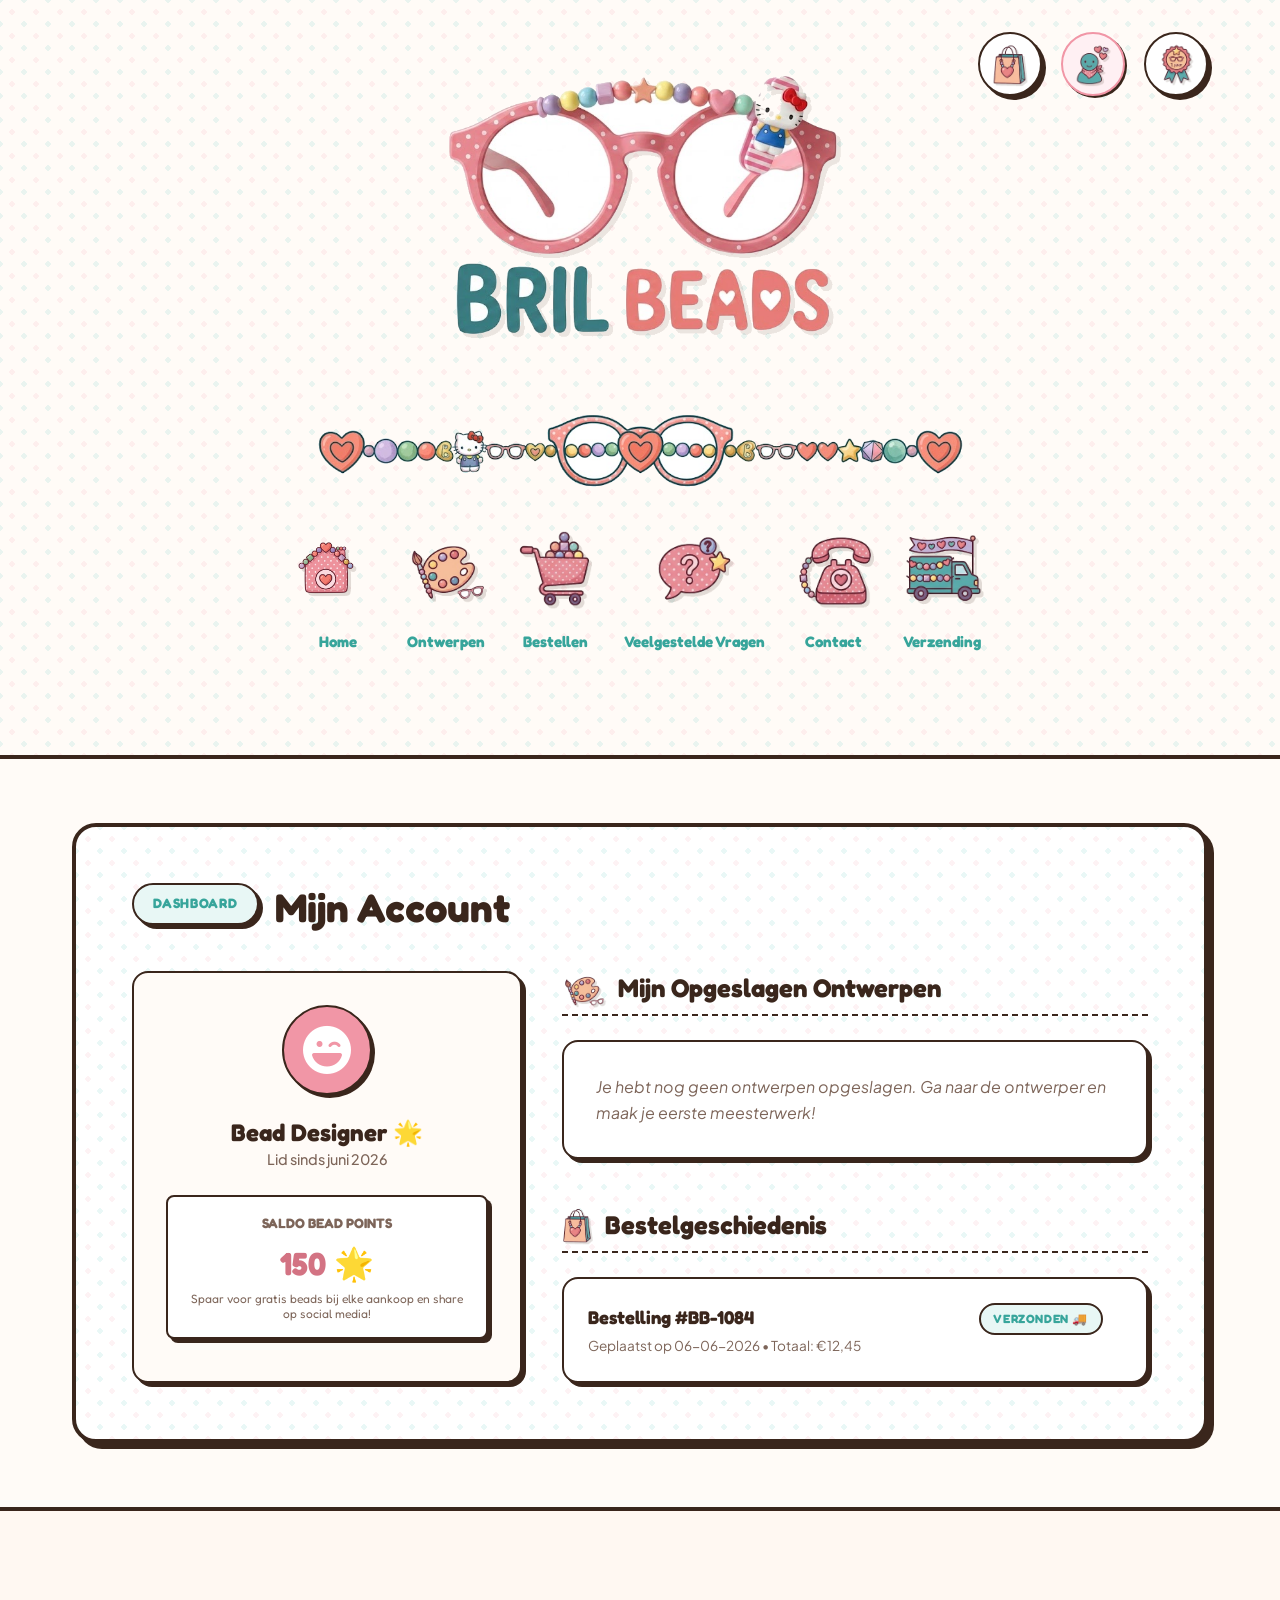
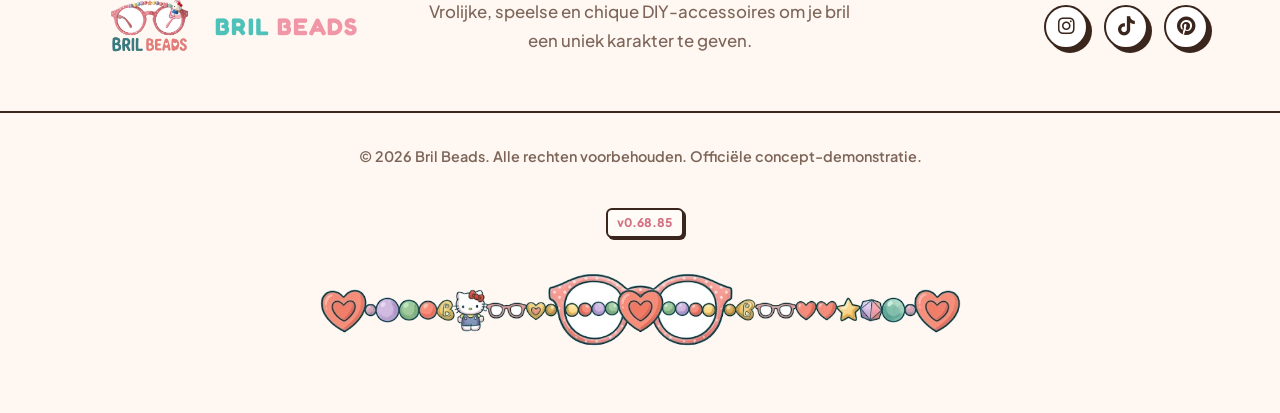
==== commit 62557b83: "Sync account.html" ====
--- a/account.html
+++ b/account.html
@@ -260,11 +260,11 @@
         </div>
         <div class="footer-bottom text-center">
             <p>&copy; 2026 Bril Beads. Alle rechten voorbehouden. Offici&euml;le concept-demonstratie.</p>
-            <p class="footer-version-wrapper"><span class="version-label" id="site-version">v0.68.84</span></p>
+            <p class="footer-version-wrapper"><span class="version-label" id="site-version">v0.68.85</span></p>
         </div>
     </footer>
     
-    <script src="app.js?v=v0.68.84"></script>
+    <script src="app.js?v=v0.68.85"></script>
     <script>
         // Load saved designs from localStorage on page load
         document.addEventListener('DOMContentLoaded', () => {
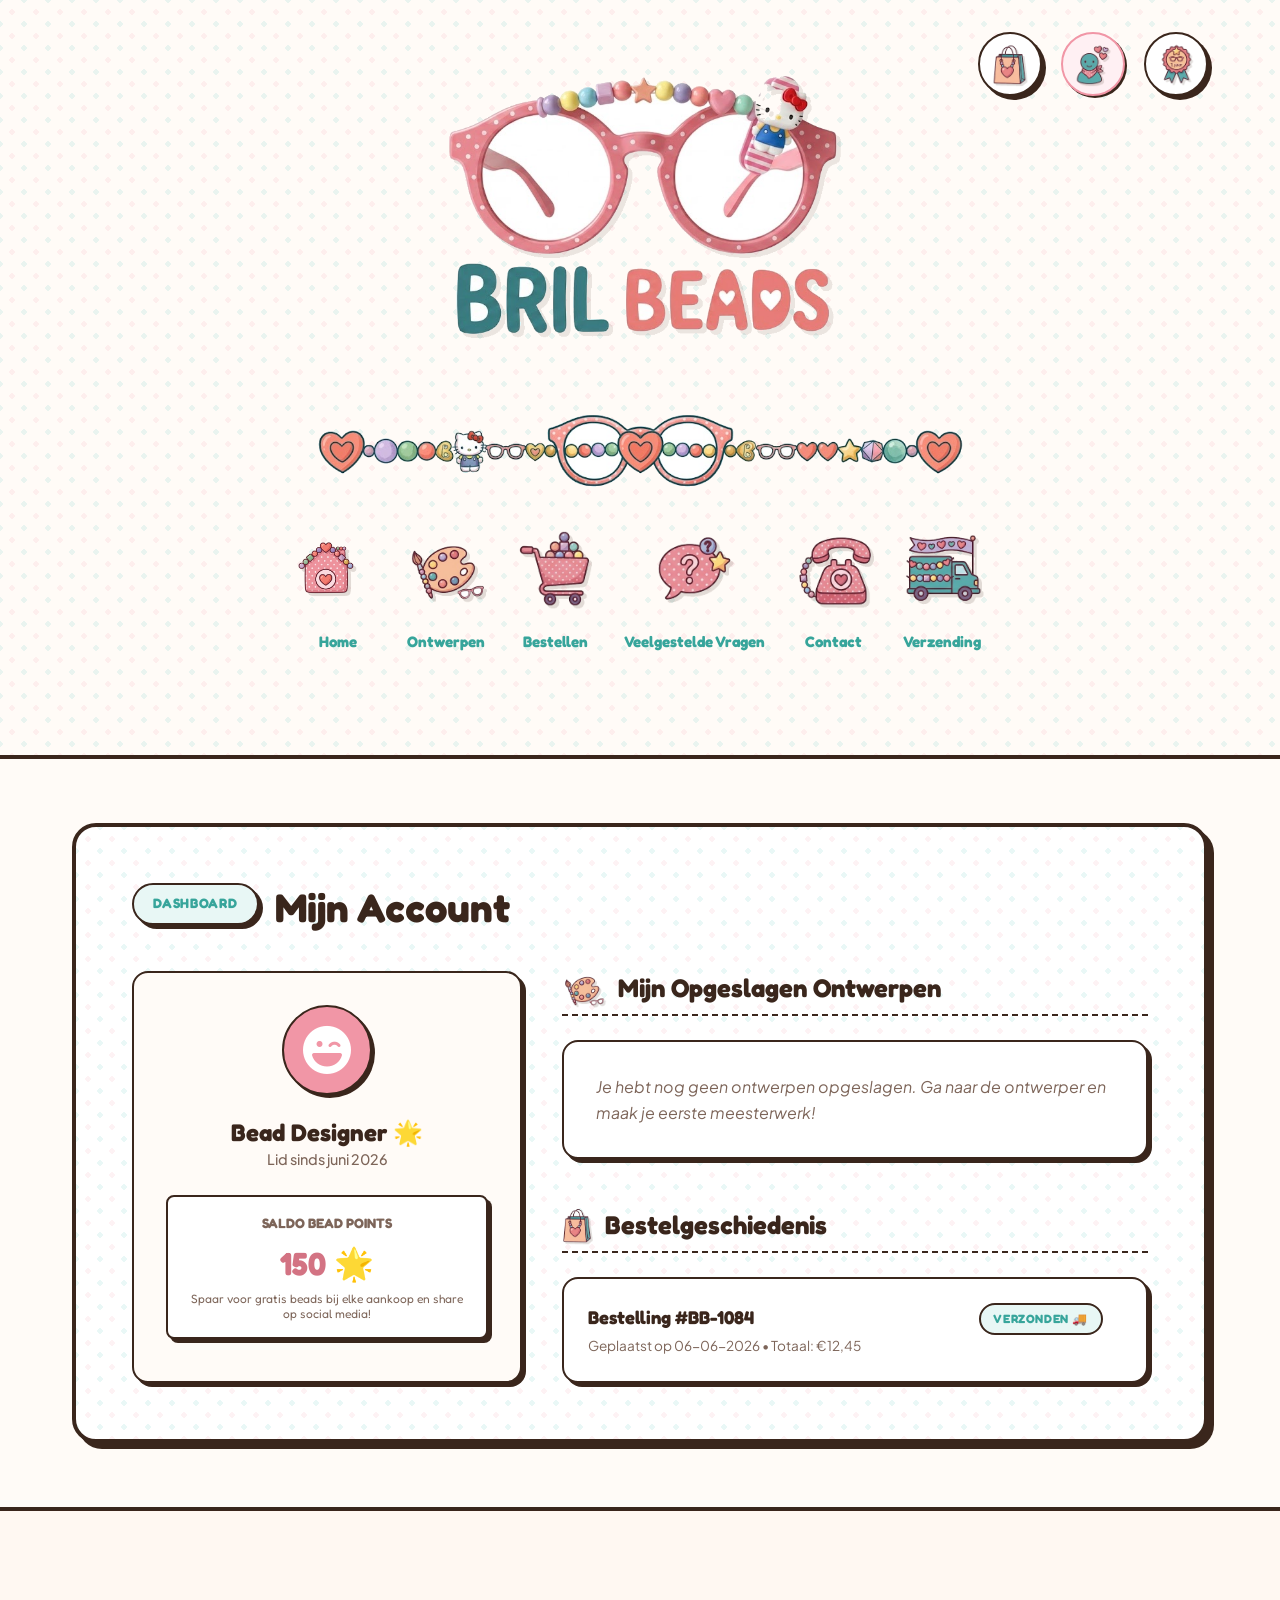
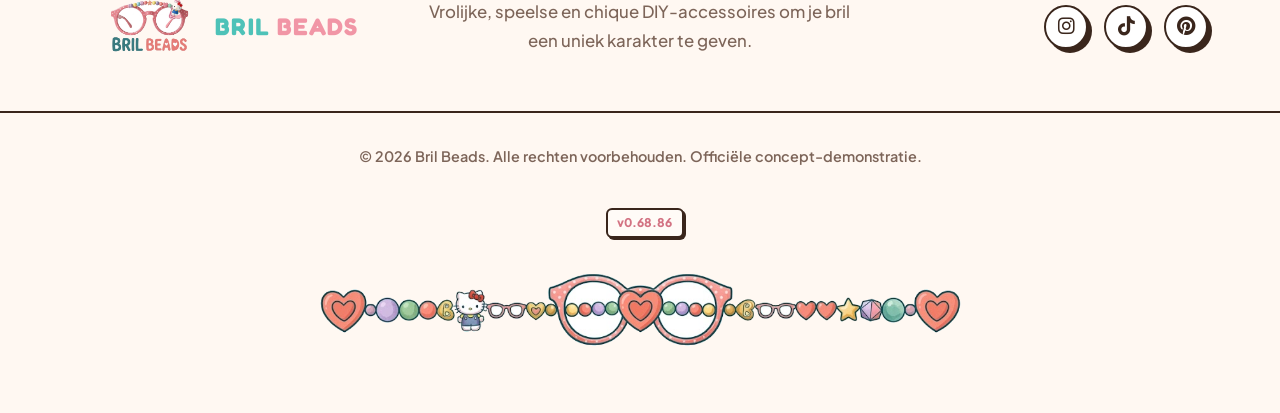
==== commit aa7c41d1: "Sync account.html" ====
--- a/account.html
+++ b/account.html
@@ -260,11 +260,11 @@
         </div>
         <div class="footer-bottom text-center">
             <p>&copy; 2026 Bril Beads. Alle rechten voorbehouden. Offici&euml;le concept-demonstratie.</p>
-            <p class="footer-version-wrapper"><span class="version-label" id="site-version">v0.68.85</span></p>
+            <p class="footer-version-wrapper"><span class="version-label" id="site-version">v0.68.86</span></p>
         </div>
     </footer>
     
-    <script src="app.js?v=v0.68.85"></script>
+    <script src="app.js?v=v0.68.86"></script>
     <script>
         // Load saved designs from localStorage on page load
         document.addEventListener('DOMContentLoaded', () => {
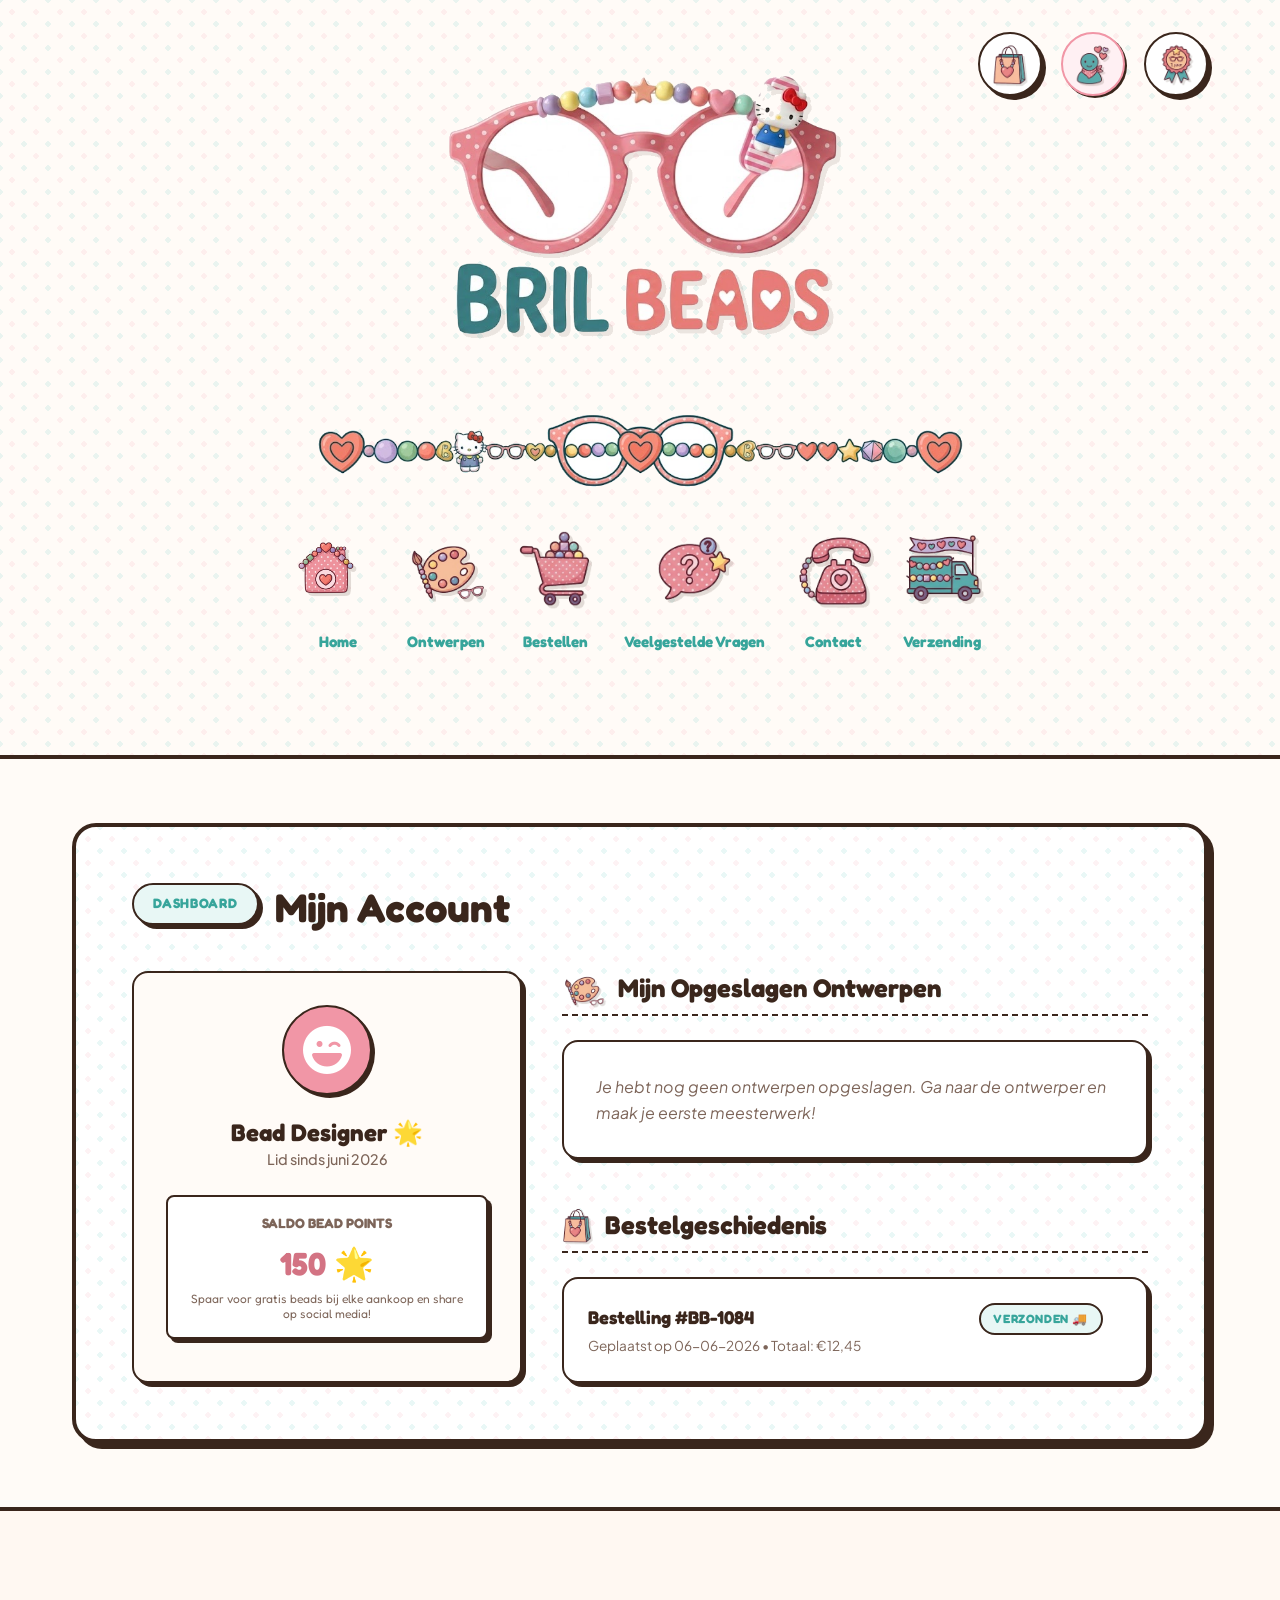
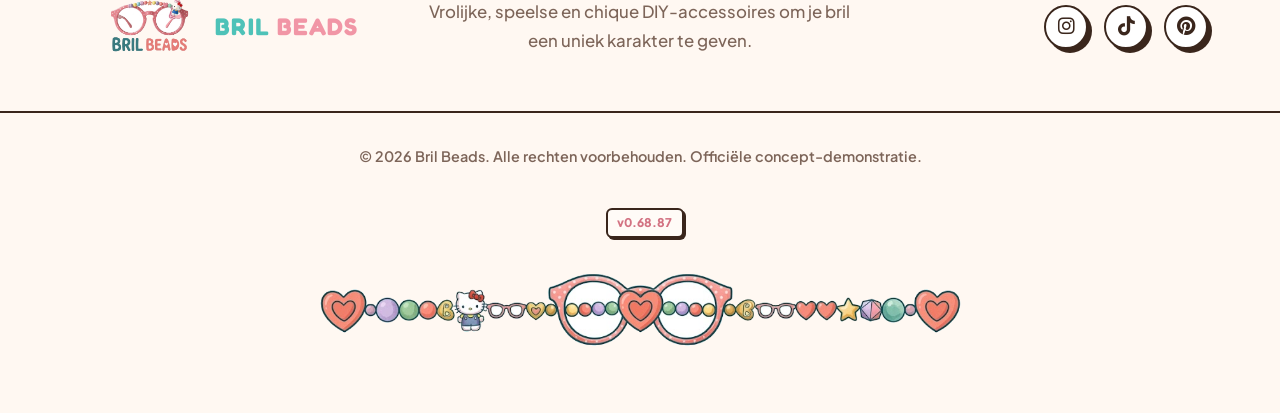
==== commit 47f50a68: "Sync account.html" ====
--- a/account.html
+++ b/account.html
@@ -260,11 +260,11 @@
         </div>
         <div class="footer-bottom text-center">
             <p>&copy; 2026 Bril Beads. Alle rechten voorbehouden. Offici&euml;le concept-demonstratie.</p>
-            <p class="footer-version-wrapper"><span class="version-label" id="site-version">v0.68.86</span></p>
+            <p class="footer-version-wrapper"><span class="version-label" id="site-version">v0.68.87</span></p>
         </div>
     </footer>
     
-    <script src="app.js?v=v0.68.86"></script>
+    <script src="app.js?v=v0.68.87"></script>
     <script>
         // Load saved designs from localStorage on page load
         document.addEventListener('DOMContentLoaded', () => {
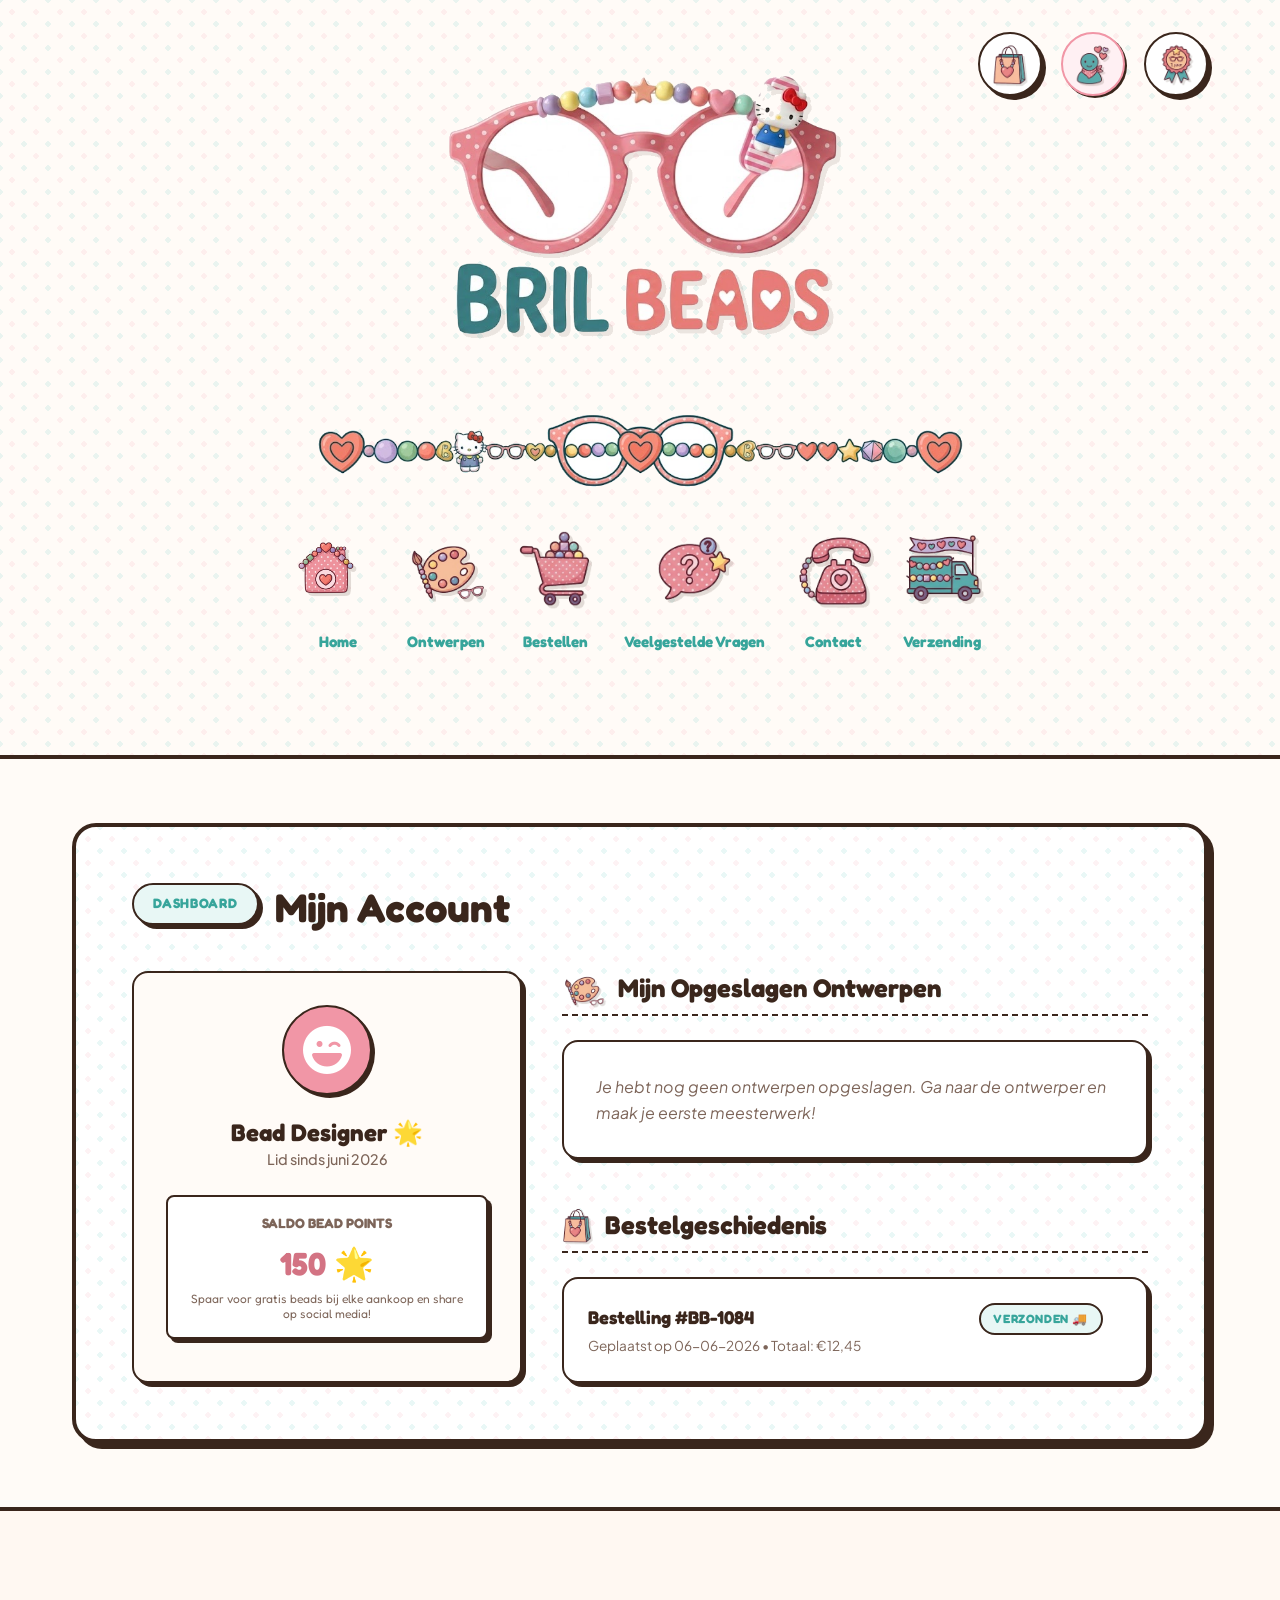
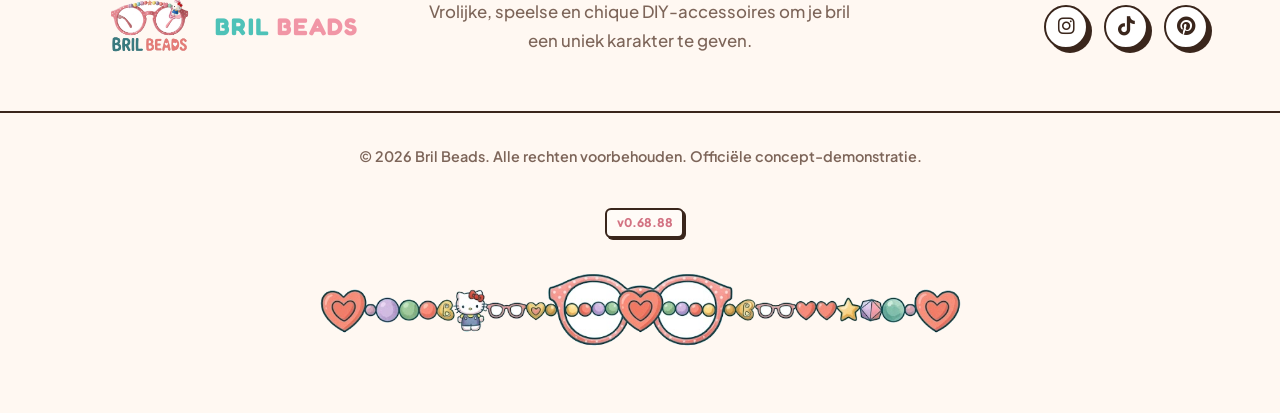
==== commit e0c62c8a: "Sync account.html" ====
--- a/account.html
+++ b/account.html
@@ -260,11 +260,11 @@
         </div>
         <div class="footer-bottom text-center">
             <p>&copy; 2026 Bril Beads. Alle rechten voorbehouden. Offici&euml;le concept-demonstratie.</p>
-            <p class="footer-version-wrapper"><span class="version-label" id="site-version">v0.68.87</span></p>
+            <p class="footer-version-wrapper"><span class="version-label" id="site-version">v0.68.88</span></p>
         </div>
     </footer>
     
-    <script src="app.js?v=v0.68.87"></script>
+    <script src="app.js?v=v0.68.88"></script>
     <script>
         // Load saved designs from localStorage on page load
         document.addEventListener('DOMContentLoaded', () => {
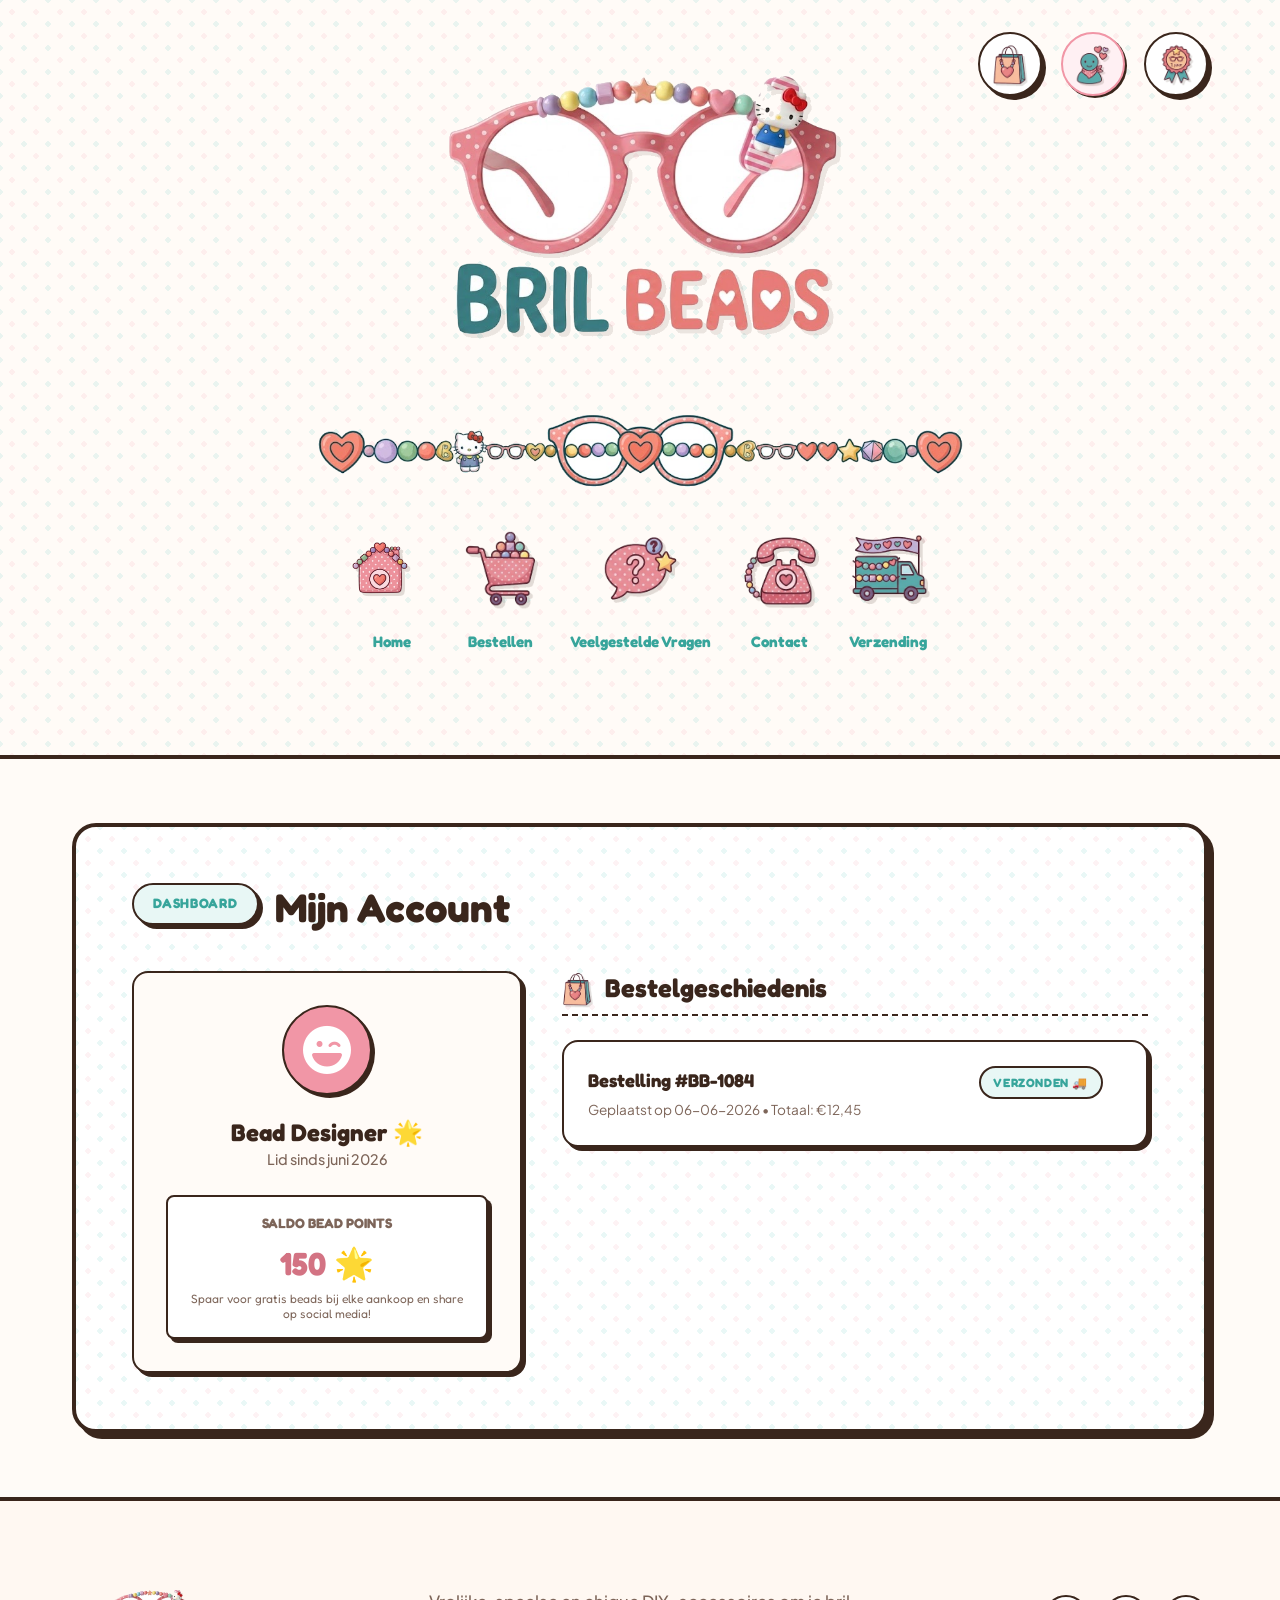
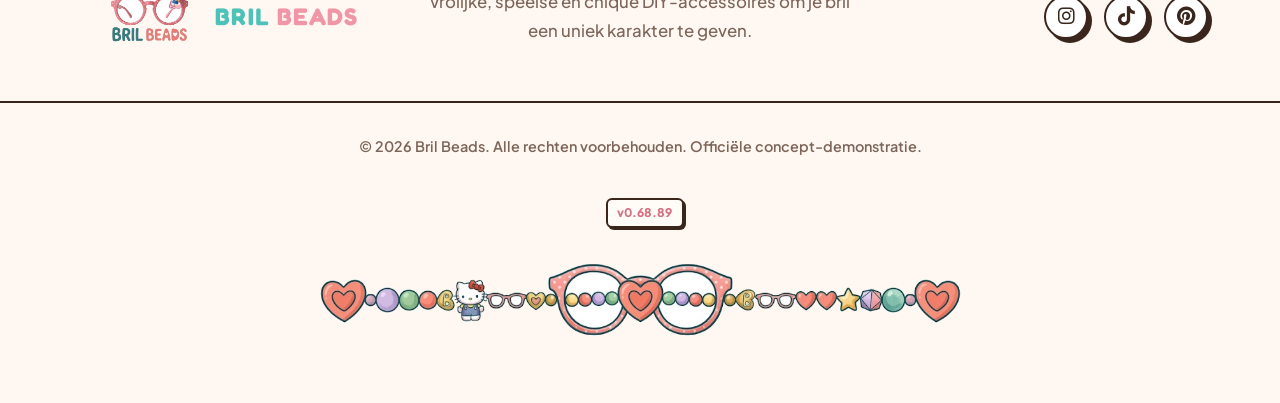
==== commit 3c9e5aad: "Sync account.html" ====
--- a/account.html
+++ b/account.html
@@ -5,7 +5,7 @@
     <meta name="viewport" content="width=device-width, initial-scale=1.0">
     <meta name="color-scheme" content="only light">
     <title>Mijn Account | Bril Beads</title>
-    <meta name="description" content="Jouw Bril Beads account. Bekijk je bestellingen, gespaarde loyalty points en laad je opgeslagen ontwerpen direct in de customizer.">
+    <meta name="description" content="Jouw Bril Beads account. Bekijk je bestellingen en gespaarde loyalty points.">
     <!-- Google Fonts -->
     <link rel="preconnect" href="https://fonts.googleapis.com">
     <link rel="preconnect" href="https://fonts.gstatic.com" crossorigin>
@@ -135,13 +135,7 @@
                         <span class="nav-label">Home</span>
                     </a>
                     
-                    <a href="ontwerpen.html" class="playful-nav-item" title="Ontwerp je eigen bril!">
-                        <div class="nav-icon-img-wrapper">
-                            <img src="assets/icon_ontwerpen.png" alt="Ontwerpen" class="nav-icon-img">
-                        </div>
-                        <span class="nav-label">Ontwerpen</span>
-                    </a>
-
+                    
                     <a href="producten.html" class="playful-nav-item" title="Bekijk alle producten">
                         <div class="nav-icon-img-wrapper">
                             <img src="assets/icon_bestellen.png" alt="Bestellen" class="nav-icon-img">
@@ -200,22 +194,8 @@
 
                     <!-- Main Dashboard Area -->
                     <div>
-                        <!-- Saved Designs -->
+                        <!-- Mock Orders -->
                         <div>
-                            <h2 style="display: flex; align-items: center; gap: 0.8rem; font-family: var(--font-heading); font-size: 1.6rem; border-bottom: 2px dashed var(--border-dark); padding-bottom: 0.5rem; margin-bottom: 1rem;">
-                                <img src="assets/icon_ontwerpen.png" alt="Mijn Ontwerpen" style="height: 2.2rem; width: auto; filter: drop-shadow(2px 2px 0px rgba(58, 38, 28, 0.15));"> Mijn Opgeslagen Ontwerpen
-                            </h2>
-                            
-                            <div class="designs-list" id="saved-designs-container">
-                                <!-- Loaded dynamically via JS -->
-                                <div class="saved-design-card" style="justify-content: center; font-style: italic; color: var(--text-muted);">
-                                    Geen opgeslagen ontwerpen gevonden.
-                                </div>
-                            </div>
-                        </div>
-
-                        <!-- Mock Orders -->
-                        <div style="margin-top: 3rem;">
                             <h2 style="display: flex; align-items: center; gap: 0.8rem; font-family: var(--font-heading); font-size: 1.6rem; border-bottom: 2px dashed var(--border-dark); padding-bottom: 0.5rem; margin-bottom: 1rem;">
                                 <img src="assets/icon_winkelwagen.png" alt="Bestelgeschiedenis" style="height: 2.2rem; width: auto; filter: drop-shadow(2px 2px 0px rgba(58, 38, 28, 0.15));"> Bestelgeschiedenis
                             </h2>
@@ -260,72 +240,13 @@
         </div>
         <div class="footer-bottom text-center">
             <p>&copy; 2026 Bril Beads. Alle rechten voorbehouden. Offici&euml;le concept-demonstratie.</p>
-            <p class="footer-version-wrapper"><span class="version-label" id="site-version">v0.68.88</span></p>
+            <p class="footer-version-wrapper"><span class="version-label" id="site-version">v0.68.89</span></p>
         </div>
     </footer>
     
-    <script src="app.js?v=v0.68.88"></script>
+    <script src="app.js?v=v0.68.89"></script>
     <script>
-        // Load saved designs from localStorage on page load
-        document.addEventListener('DOMContentLoaded', () => {
-            renderSavedDesigns();
-        });
-
-        function renderSavedDesigns() {
-            const container = document.getElementById('saved-designs-container');
-            const saved = JSON.parse(localStorage.getItem('bril_beads_saved_designs') || '[]');
-            
-            if (saved.length === 0) {
-                container.innerHTML = `
-                    <div class="saved-design-card" style="justify-content: center; font-style: italic; color: var(--text-muted); padding: 2rem;">
-                        Je hebt nog geen ontwerpen opgeslagen. Ga naar de ontwerper en maak je eerste meesterwerk!
-                    </div>
-                `;
-                return;
-            }
-
-            container.innerHTML = '';
-            saved.forEach(design => {
-                const count = design.state.placedBeads.length;
-                const system = design.state.attachmentMethod === 'slide' ? 'Siliconen Ring' : 'Klik Clip';
-                const colorName = design.state.frameColor;
-                
-                const card = document.createElement('div');
-                card.className = 'saved-design-card';
-                card.innerHTML = `
-                    <div class="design-meta">
-                        <span class="design-title">Mijn Ontwerp (${design.date})</span>
-                        <span class="design-desc">${count} Beads &bull; Bevestiging: ${system} &bull; Frame: ${colorName}</span>
-                    </div>
-                    <div class="btn-group">
-                        <button type="button" class="btn btn-secondary btn-sm" onclick="loadDesignIntoCustomizer('${design.id}')">Laden <i class="fa-solid fa-wand-magic-sparkles"></i></button>
-                        <button type="button" class="btn btn-sm btn-bounce" style="background:#fecaca; color:#ef4444; border-color:var(--border-dark);" onclick="deleteSavedDesign('${design.id}')" title="Verwijderen"><i class="fa-solid fa-trash-can"></i></button>
-                    </div>
-                `;
-                container.appendChild(card);
-            });
-        }
-
-        function loadDesignIntoCustomizer(designId) {
-            const saved = JSON.parse(localStorage.getItem('bril_beads_saved_designs') || '[]');
-            const design = saved.find(d => d.id === designId);
-            if (!design) return;
-
-            // Save the state to active state in localStorage
-            localStorage.setItem('bril_beads_customizer_state', JSON.stringify(design.state));
-            playSound('save');
-            
-            alert('🎉 Ontwerp ingeladen! Je wordt nu doorgestuurd naar de ontwerper.');
-            window.location.href = 'ontwerpen.html';
-        }
-
-        function deleteSavedDesign(designId) {
-            let saved = JSON.parse(localStorage.getItem('bril_beads_saved_designs') || '[]');
-            saved = saved.filter(d => d.id !== designId);
-            localStorage.setItem('bril_beads_saved_designs', JSON.stringify(saved));
-            playSound('delete');
-            renderSavedDesigns();
-        }
+        // No active scripts required for order history (rendered statically)
     </script>
 </body>
 </html>
--- a/index.css
+++ b/index.css
@@ -1920,4 +1920,4 @@
         overflow-x: visible;
     }
 }
-/* Customizer moved to separate ontwerpen.html page */
+/* Customizer removed from website */
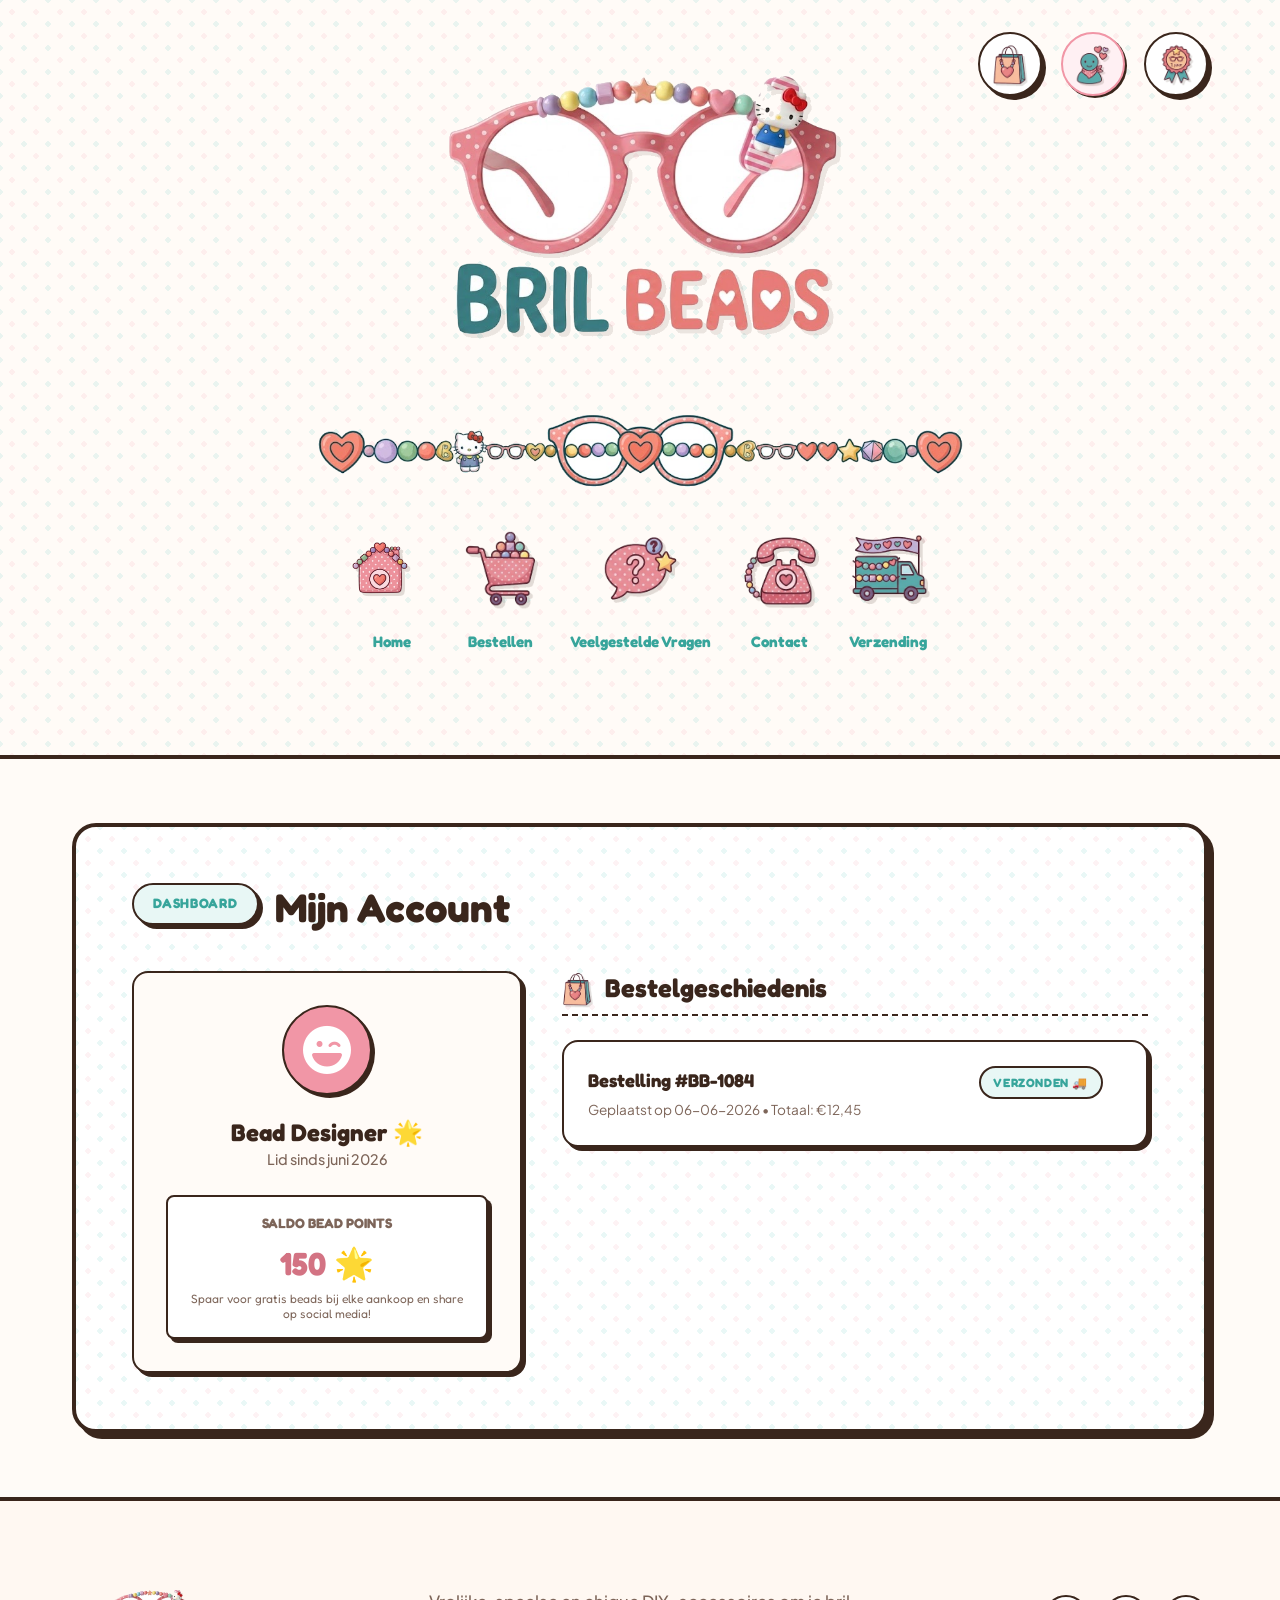
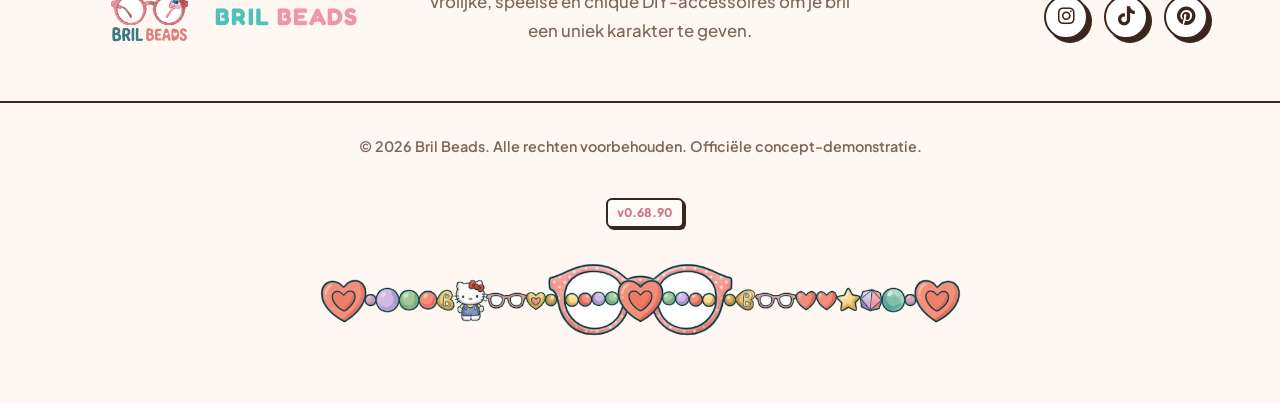
==== commit 35f8c639: "Sync account.html" ====
--- a/account.html
+++ b/account.html
@@ -240,11 +240,11 @@
         </div>
         <div class="footer-bottom text-center">
             <p>&copy; 2026 Bril Beads. Alle rechten voorbehouden. Offici&euml;le concept-demonstratie.</p>
-            <p class="footer-version-wrapper"><span class="version-label" id="site-version">v0.68.89</span></p>
+            <p class="footer-version-wrapper"><span class="version-label" id="site-version">v0.68.90</span></p>
         </div>
     </footer>
     
-    <script src="app.js?v=v0.68.89"></script>
+    <script src="app.js?v=v0.68.90"></script>
     <script>
         // No active scripts required for order history (rendered statically)
     </script>
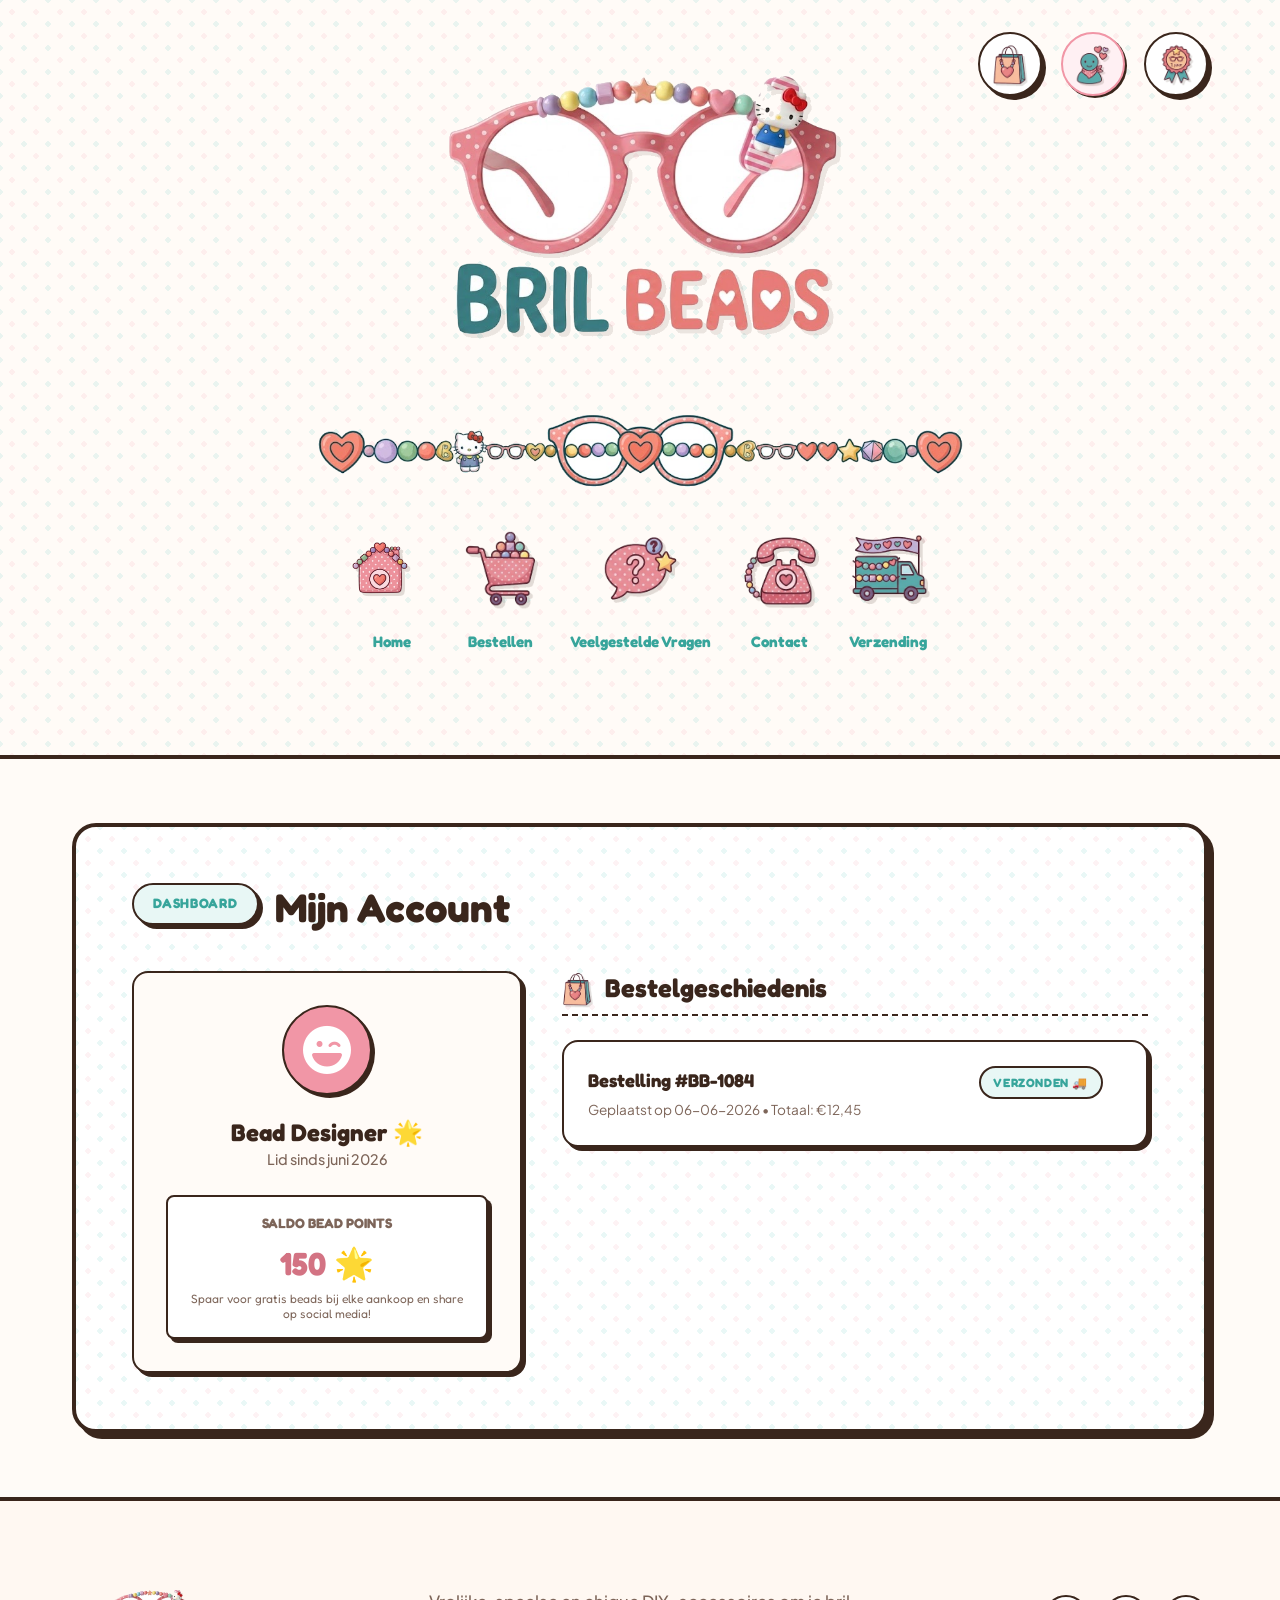
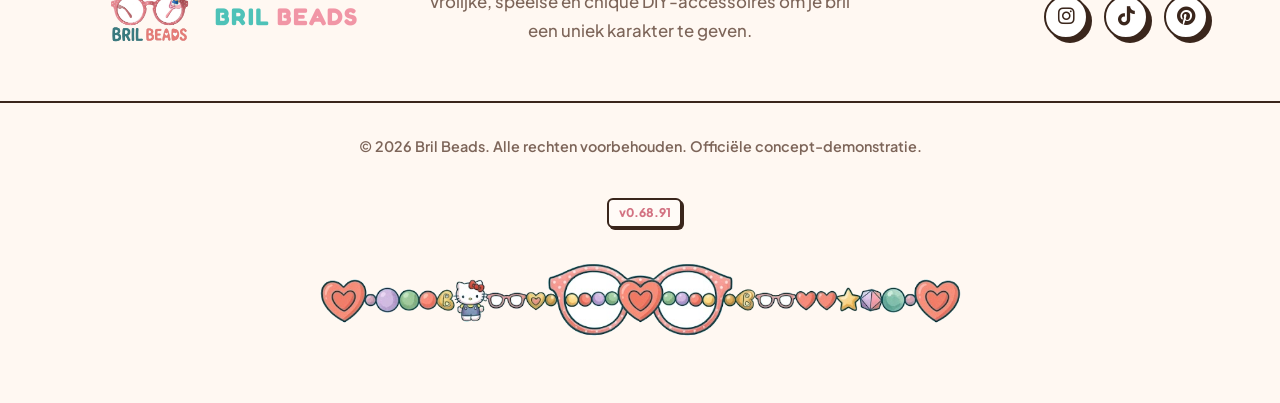
==== commit 9381fcb6: "Sync account.html" ====
--- a/account.html
+++ b/account.html
@@ -240,11 +240,11 @@
         </div>
         <div class="footer-bottom text-center">
             <p>&copy; 2026 Bril Beads. Alle rechten voorbehouden. Offici&euml;le concept-demonstratie.</p>
-            <p class="footer-version-wrapper"><span class="version-label" id="site-version">v0.68.90</span></p>
+            <p class="footer-version-wrapper"><span class="version-label" id="site-version">v0.68.91</span></p>
         </div>
     </footer>
     
-    <script src="app.js?v=v0.68.90"></script>
+    <script src="app.js?v=v0.68.91"></script>
     <script>
         // No active scripts required for order history (rendered statically)
     </script>
